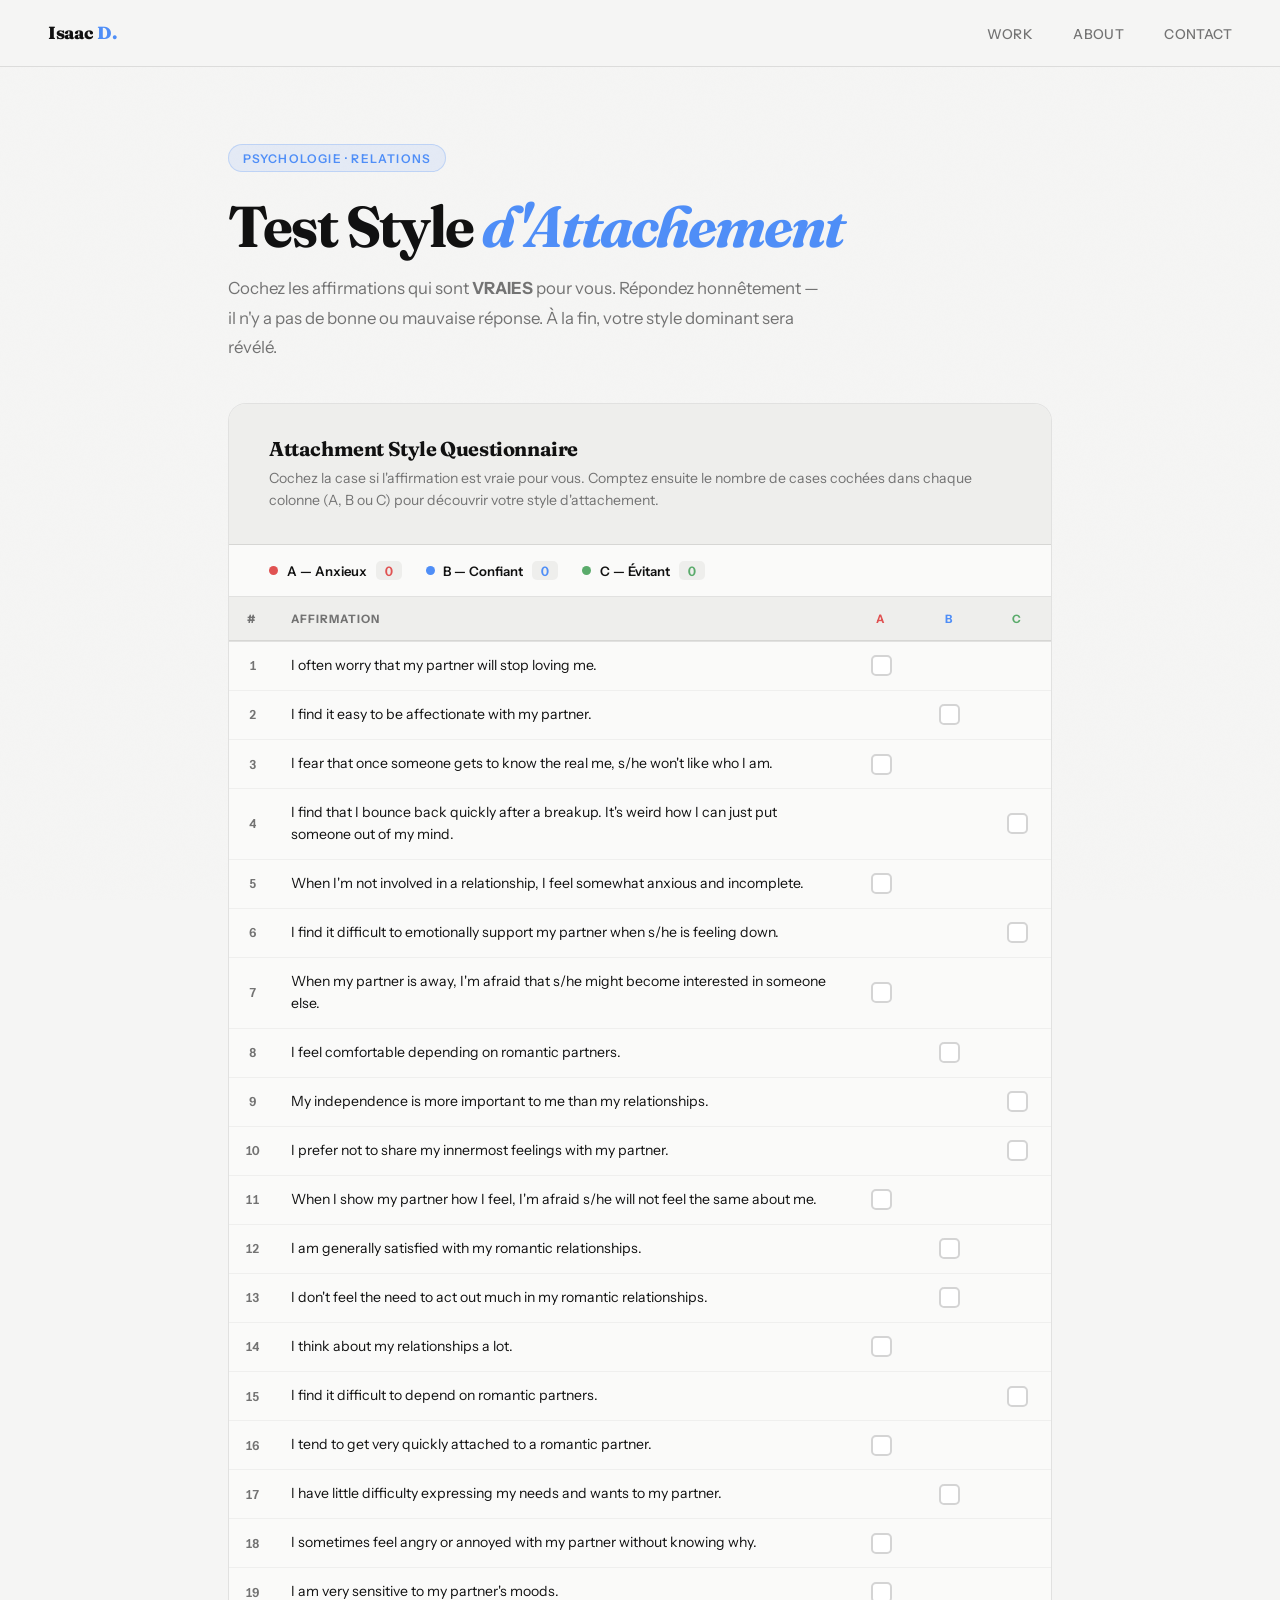
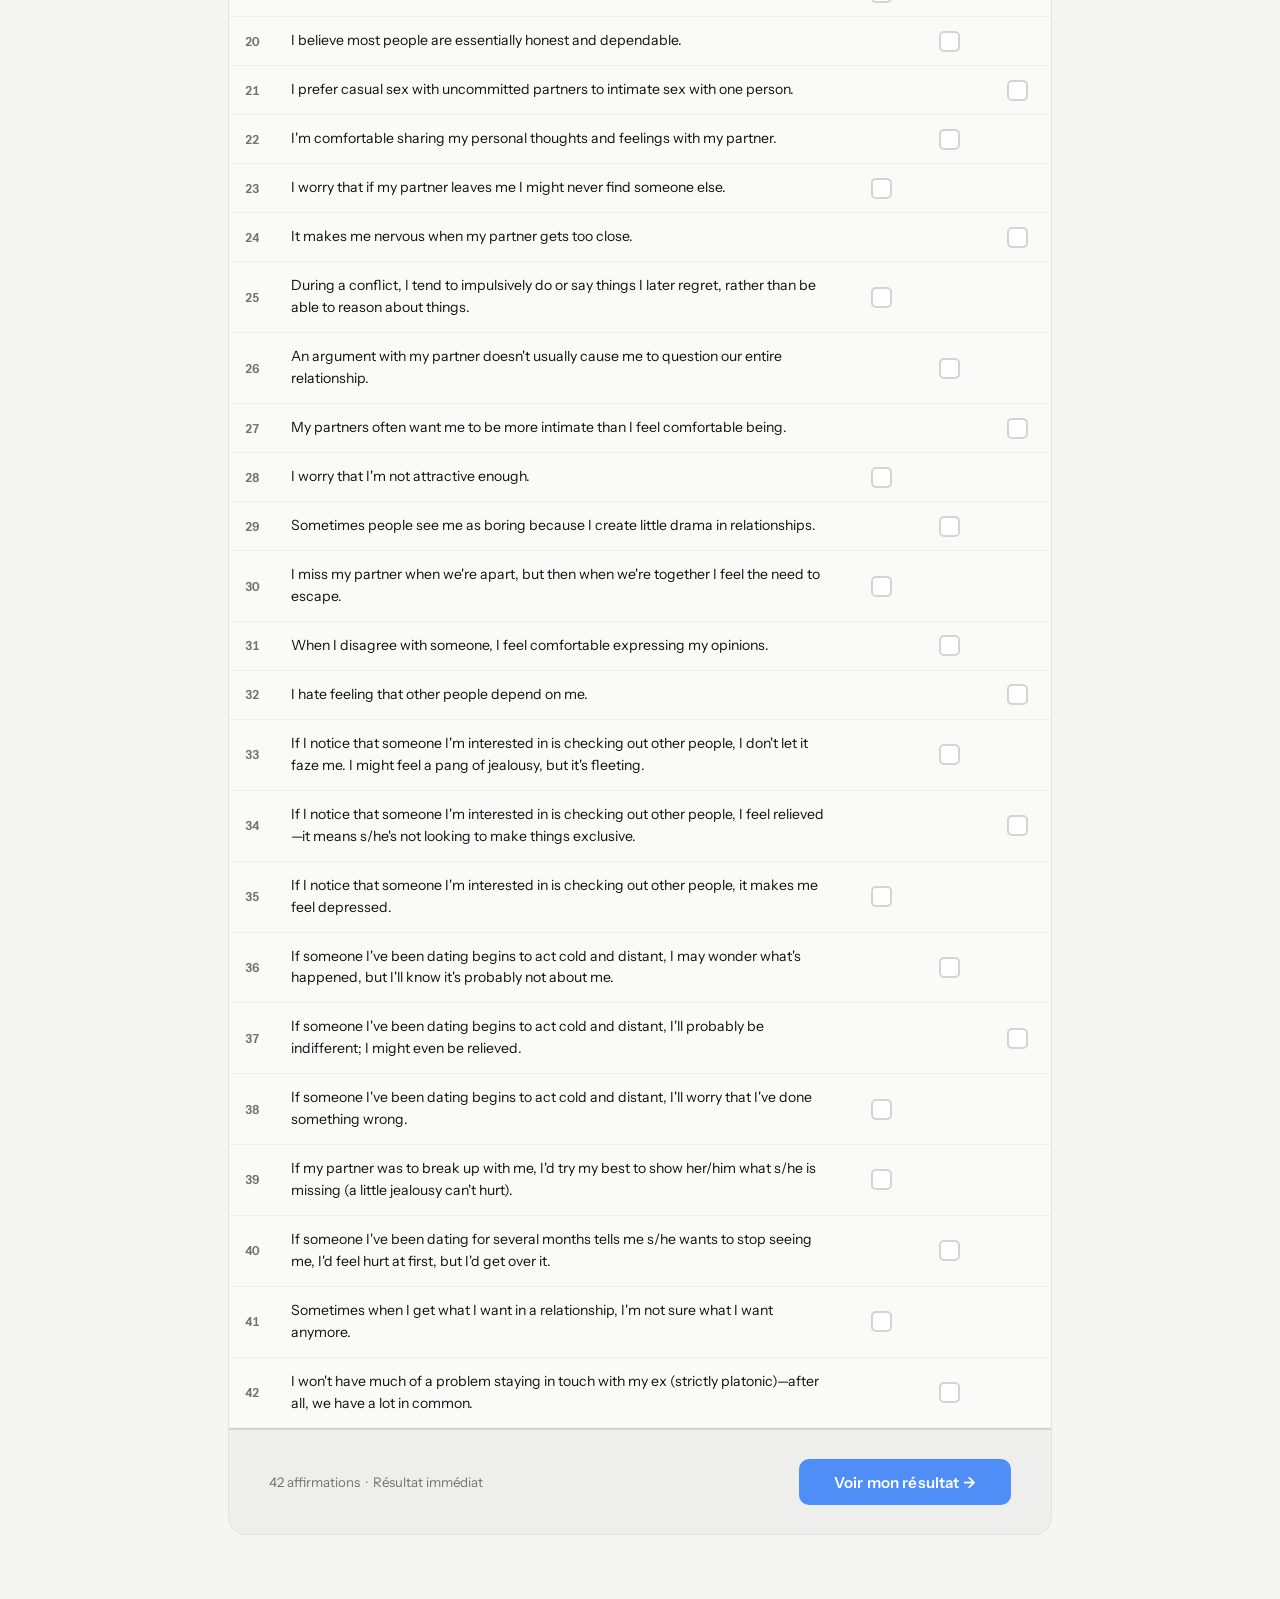
==== attachment-test.html @ c3a6b808 "update" ====
<!DOCTYPE html>
<html lang="fr">
<head>
  <meta charset="UTF-8"/>
  <meta name="viewport" content="width=device-width, initial-scale=1.0"/>
  <title>Test Style d'Attachement</title>
  <link href="https://fonts.googleapis.com/css2?family=Instrument+Sans:ital,wght@0,400;0,500;0,600;0,700;1,400&family=Fraunces:ital,opsz,wght@0,9..144,300;0,9..144,600;0,9..144,700;0,9..144,800;1,9..144,300&display=swap" rel="stylesheet"/>
  <style>
    :root {
      --bg:      #f5f5f4;
      --bg2:     #fafaf9;
      --bg3:     #eeeeec;
      --line:    rgba(0,0,0,.1);
      --accent:  #4f8ef7;
      --white:   #111111;
      --gray:    #737373;
      --gray2:   #d4d4d4;
      --col-a:   #e05252;
      --col-b:   #4f8ef7;
      --col-c:   #5aab6b;
    }

    *, *::before, *::after { box-sizing: border-box; margin: 0; padding: 0; }
    html { scroll-behavior: smooth; font-size: 16px; }
    body {
      font-family: 'Instrument Sans', sans-serif;
      background: var(--bg);
      color: var(--white);
      overflow-x: hidden;
    }

    body::before {
      content: '';
      position: fixed; inset: 0; z-index: 0; pointer-events: none;
      opacity: .012;
      background-image: url("data:image/svg+xml,%3Csvg viewBox='0 0 256 256' xmlns='http://www.w3.org/2000/svg'%3E%3Cfilter id='n'%3E%3CfeTurbulence type='fractalNoise' baseFrequency='0.9' numOctaves='4'/%3E%3C/filter%3E%3Crect width='100%25' height='100%25' filter='url(%23n)'/%3E%3C/svg%3E");
      background-size: 200px;
    }

    /* NAV */
    nav {
      position: fixed; top: 0; left: 0; right: 0; z-index: 100;
      display: flex; align-items: center; justify-content: space-between;
      padding: 1.4rem 3rem;
      background: rgba(245,245,244,.97);
      backdrop-filter: blur(18px);
      border-bottom: 1px solid var(--line);
    }
    .nav-logo {
      font-family: 'Fraunces', serif;
      font-size: 1.1rem; font-weight: 800;
      letter-spacing: -.02em; color: var(--white);
      text-decoration: none;
    }
    .nav-logo em { color: var(--accent); font-style: normal; }
    .nav-links { display: flex; gap: 2.5rem; list-style: none; }
    .nav-links a {
      font-size: .85rem; font-weight: 500; letter-spacing: .03em;
      text-decoration: none; color: var(--gray);
      text-transform: uppercase; transition: color .2s;
    }
    .nav-links a:hover { color: var(--white); }

    /* HERO */
    .hero {
      padding: 9rem 3rem 2.5rem;
      max-width: 920px; margin: 0 auto;
      position: relative; z-index: 1;
    }
    .hero-tag {
      display: inline-flex; align-items: center; gap: .5rem;
      font-size: .75rem; font-weight: 600; letter-spacing: .1em;
      text-transform: uppercase; color: var(--accent);
      background: rgba(79,142,247,.1); border: 1px solid rgba(79,142,247,.25);
      padding: .35rem .85rem; border-radius: 100px; margin-bottom: 1.5rem;
    }
    .hero h1 {
      font-family: 'Fraunces', serif;
      font-size: clamp(2.4rem, 5vw, 3.6rem);
      font-weight: 700; line-height: 1.08;
      letter-spacing: -.035em; margin-bottom: 1rem;
    }
    .hero h1 em { color: var(--accent); font-style: italic; }
    .hero p {
      font-size: 1.05rem; color: var(--gray);
      line-height: 1.75; max-width: 600px;
    }

    /* MAIN CARD */
    .questionnaire {
      max-width: 920px; margin: 0 auto 4rem;
      padding: 0 3rem;
      position: relative; z-index: 1;
    }
    .card {
      background: var(--bg2);
      border: 1px solid var(--line);
      border-radius: 18px;
      overflow: hidden;
    }
    .card-header {
      padding: 2rem 2.5rem;
      border-bottom: 1px solid var(--line);
      background: var(--bg3);
    }
    .card-header h2 {
      font-family: 'Fraunces', serif;
      font-size: 1.25rem; font-weight: 700;
      letter-spacing: -.02em; margin-bottom: .4rem;
    }
    .card-header p { font-size: .88rem; color: var(--gray); line-height: 1.6; }

    /* LIVE COUNTERS */
    .score-bar {
      display: flex; gap: 1.5rem;
      padding: 1rem 2.5rem;
      border-bottom: 1px solid var(--line);
      background: var(--bg2);
    }
    .score-pill {
      display: flex; align-items: center; gap: .55rem;
      font-size: .82rem; font-weight: 600;
    }
    .pill-dot { width: 9px; height: 9px; border-radius: 50%; }
    .score-pill.pa .pill-dot { background: var(--col-a); }
    .score-pill.pb .pill-dot { background: var(--col-b); }
    .score-pill.pc .pill-dot { background: var(--col-c); }
    .pill-num {
      min-width: 26px; text-align: center;
      background: var(--bg3); border-radius: 5px;
      padding: .1rem .45rem;
      font-variant-numeric: tabular-nums;
    }
    .score-pill.pa .pill-num { color: var(--col-a); }
    .score-pill.pb .pill-num { color: var(--col-b); }
    .score-pill.pc .pill-num { color: var(--col-c); }

    /* TABLE */
    .q-table { width: 100%; border-collapse: collapse; }
    .q-table thead th {
      padding: .9rem 1rem;
      font-size: .72rem; font-weight: 700;
      letter-spacing: .09em; text-transform: uppercase;
      color: var(--gray); background: var(--bg3);
      border-bottom: 2px solid var(--line);
      text-align: center;
    }
    .q-table thead th.col-stmt { text-align: left; }
    .q-table thead th.col-num  { width: 46px; }
    .q-table thead th.col-a    { width: 68px; color: var(--col-a); }
    .q-table thead th.col-b    { width: 68px; color: var(--col-b); }
    .q-table thead th.col-c    { width: 68px; color: var(--col-c); }

    .q-table tbody tr { border-bottom: 1px solid rgba(0,0,0,.045); transition: background .12s; }
    .q-table tbody tr:hover { background: rgba(0,0,0,.018); }
    .q-table tbody tr.row-a { background: rgba(224,82,82,.05); }
    .q-table tbody tr.row-b { background: rgba(79,142,247,.05); }
    .q-table tbody tr.row-c { background: rgba(90,171,107,.05); }

    .q-table td { padding: .82rem 1rem; font-size: .88rem; vertical-align: middle; }
    .q-table td.td-num {
      text-align: center; color: var(--gray);
      font-size: .78rem; font-weight: 600;
      font-variant-numeric: tabular-nums;
    }
    .q-table td.td-stmt { line-height: 1.55; }
    .q-table td.td-cb  { text-align: center; }

    /* CUSTOM CHECKBOX */
    .cb-wrap { display: flex; align-items: center; justify-content: center; }
    .cb-wrap input[type="checkbox"] {
      width: 21px; height: 21px;
      appearance: none; -webkit-appearance: none;
      border: 2px solid var(--gray2);
      border-radius: 5px;
      background: #fff;
      cursor: pointer;
      transition: border-color .15s, background .15s;
      position: relative;
    }
    .cb-a input[type="checkbox"]:hover { border-color: var(--col-a); }
    .cb-b input[type="checkbox"]:hover { border-color: var(--col-b); }
    .cb-c input[type="checkbox"]:hover { border-color: var(--col-c); }

    .cb-a input[type="checkbox"]:checked { background: var(--col-a); border-color: var(--col-a); }
    .cb-b input[type="checkbox"]:checked { background: var(--col-b); border-color: var(--col-b); }
    .cb-c input[type="checkbox"]:checked { background: var(--col-c); border-color: var(--col-c); }

    .cb-wrap input[type="checkbox"]:checked::after {
      content: '';
      position: absolute;
      top: 2px; left: 6px;
      width: 5px; height: 9px;
      border: 2px solid #fff;
      border-top: none; border-left: none;
      transform: rotate(45deg);
    }

    /* FOOTER OF CARD */
    .card-footer {
      padding: 1.8rem 2.5rem;
      display: flex; align-items: center; justify-content: space-between;
      border-top: 2px solid var(--line);
      background: var(--bg3);
      flex-wrap: wrap; gap: 1rem;
    }
    .footer-hint { font-size: .83rem; color: var(--gray); }
    .btn-submit {
      font-family: 'Instrument Sans', sans-serif;
      font-size: .95rem; font-weight: 600;
      padding: .85rem 2.2rem;
      background: var(--accent); color: #fff;
      border: none; border-radius: 10px;
      cursor: pointer; transition: all .2s;
      letter-spacing: .01em;
    }
    .btn-submit:hover { background: #3778e5; transform: translateY(-2px); box-shadow: 0 8px 24px rgba(79,142,247,.35); }

    /* RESULT SECTION */
    .result-wrap {
      max-width: 920px; margin: 0 auto 6rem;
      padding: 0 3rem;
      position: relative; z-index: 1;
      display: none;
    }
    .result-wrap.on { display: block; }

    .result-card {
      border: 1px solid var(--line);
      border-radius: 20px;
      overflow: hidden;
    }

    .result-top {
      padding: 3rem 3rem 2.5rem;
      text-align: center;
    }
    .result-top.anxious  { background: linear-gradient(150deg, rgba(224,82,82,.1), rgba(224,82,82,.02)); border-bottom: 1px solid rgba(224,82,82,.18); }
    .result-top.secure   { background: linear-gradient(150deg, rgba(79,142,247,.1), rgba(79,142,247,.02)); border-bottom: 1px solid rgba(79,142,247,.18); }
    .result-top.avoidant { background: linear-gradient(150deg, rgba(90,171,107,.1), rgba(90,171,107,.02)); border-bottom: 1px solid rgba(90,171,107,.18); }

    .rt-eyebrow {
      font-size: .7rem; font-weight: 700; letter-spacing: .15em;
      text-transform: uppercase; margin-bottom: .9rem;
    }
    .rt-eyebrow.anxious  { color: var(--col-a); }
    .rt-eyebrow.secure   { color: var(--col-b); }
    .rt-eyebrow.avoidant { color: var(--col-c); }

    .rt-name {
      font-family: 'Fraunces', serif;
      font-size: clamp(2rem, 5vw, 3rem);
      font-weight: 700; letter-spacing: -.03em;
      margin-bottom: .2rem;
    }
    .rt-name.anxious  { color: var(--col-a); }
    .rt-name.secure   { color: var(--col-b); }
    .rt-name.avoidant { color: var(--col-c); }

    .rt-sub { font-size: .95rem; color: var(--gray); margin-bottom: 2.2rem; }

    /* SCORE BARS */
    .score-visuals { display: flex; gap: 2.5rem; justify-content: center; flex-wrap: wrap; }
    .sv-item { text-align: center; min-width: 90px; }
    .sv-label {
      display: block; font-size: .7rem; font-weight: 700;
      letter-spacing: .1em; text-transform: uppercase;
      margin-bottom: .6rem;
    }
    .sv-item.sa .sv-label { color: var(--col-a); }
    .sv-item.sb .sv-label { color: var(--col-b); }
    .sv-item.sc .sv-label { color: var(--col-c); }

    .sv-track { width: 90px; height: 7px; background: var(--bg3); border-radius: 100px; overflow: hidden; margin: 0 auto .5rem; }
    .sv-fill { height: 100%; border-radius: 100px; transition: width .7s cubic-bezier(.22,1,.36,1); }
    .sv-item.sa .sv-fill { background: var(--col-a); }
    .sv-item.sb .sv-fill { background: var(--col-b); }
    .sv-item.sc .sv-fill { background: var(--col-c); }

    .sv-num { font-size: 1.3rem; font-weight: 700; font-variant-numeric: tabular-nums; }
    .sv-item.sa .sv-num { color: var(--col-a); }
    .sv-item.sb .sv-num { color: var(--col-b); }
    .sv-item.sc .sv-num { color: var(--col-c); }

    /* RESULT DESCRIPTION */
    .result-desc {
      padding: 2.5rem 3rem;
      background: var(--bg2);
    }
    .result-desc h3 {
      font-family: 'Fraunces', serif;
      font-size: 1.2rem; font-weight: 700;
      letter-spacing: -.02em; margin-bottom: 1.1rem;
    }
    .result-desc p {
      font-size: .92rem; color: var(--gray);
      line-height: 1.82; margin-bottom: .9rem;
    }
    .result-desc p:last-child { margin-bottom: 0; }

    .result-foot {
      padding: 1.4rem 3rem;
      background: var(--bg3);
      border-top: 1px solid var(--line);
      display: flex; align-items: center; justify-content: space-between;
      flex-wrap: wrap; gap: 1rem;
    }
    .result-foot cite { font-size: .78rem; color: var(--gray); font-style: normal; }
    .btn-retry {
      font-family: 'Instrument Sans', sans-serif;
      font-size: .85rem; font-weight: 600;
      padding: .65rem 1.5rem;
      background: transparent; color: var(--accent);
      border: 1.5px solid var(--accent); border-radius: 8px;
      cursor: pointer; transition: all .18s;
    }
    .btn-retry:hover { background: var(--accent); color: #fff; }

    @media (max-width: 680px) {
      nav { padding: 1rem 1.5rem; }
      .nav-links { display: none; }
      .hero, .questionnaire, .result-wrap { padding-left: 1.25rem; padding-right: 1.25rem; }
      .hero { padding-top: 5.5rem; }
      .card-header, .card-footer, .score-bar { padding-left: 1.25rem; padding-right: 1.25rem; }
      .result-top, .result-desc, .result-foot { padding-left: 1.5rem; padding-right: 1.5rem; }
      .q-table td, .q-table th { padding: .65rem .5rem; }
      .q-table thead th.col-a, .q-table thead th.col-b, .q-table thead th.col-c { width: 52px; font-size: .6rem; }
    }
  </style>
</head>
<body>

  <nav>
    <a href="index.html" class="nav-logo">Isaac <em>D.</em></a>
    <ul class="nav-links">
      <li><a href="index.html#work">Work</a></li>
      <li><a href="index.html#about">About</a></li>
      <li><a href="index.html#contact">Contact</a></li>
    </ul>
  </nav>

  <section class="hero">
    <span class="hero-tag">Psychologie · Relations</span>
    <h1>Test Style <em>d'Attachement</em></h1>
    <p>Cochez les affirmations qui sont <strong>VRAIES</strong> pour vous. Répondez honnêtement — il n'y a pas de bonne ou mauvaise réponse. À la fin, votre style dominant sera révélé.</p>
  </section>

  <section class="questionnaire">
    <div class="card">

      <div class="card-header">
        <h2>Attachment Style Questionnaire</h2>
        <p>Cochez la case si l'affirmation est vraie pour vous. Comptez ensuite le nombre de cases cochées dans chaque colonne (A, B ou C) pour découvrir votre style d'attachement.</p>
      </div>

      <div class="score-bar">
        <span class="score-pill pa">
          <span class="pill-dot"></span>A — Anxieux
          <span class="pill-num" id="cnt-a">0</span>
        </span>
        <span class="score-pill pb">
          <span class="pill-dot"></span>B — Confiant
          <span class="pill-num" id="cnt-b">0</span>
        </span>
        <span class="score-pill pc">
          <span class="pill-dot"></span>C — Évitant
          <span class="pill-num" id="cnt-c">0</span>
        </span>
      </div>

      <table class="q-table">
        <thead>
          <tr>
            <th class="col-num">#</th>
            <th class="col-stmt">Affirmation</th>
            <th class="col-a">A</th>
            <th class="col-b">B</th>
            <th class="col-c">C</th>
          </tr>
        </thead>
        <tbody id="tbody"></tbody>
      </table>

      <div class="card-footer">
        <p class="footer-hint">42 affirmations &nbsp;·&nbsp; Résultat immédiat</p>
        <button class="btn-submit" onclick="showResult()">Voir mon résultat →</button>
      </div>
    </div>
  </section>

  <section class="result-wrap" id="result-wrap">
    <div class="result-card">
      <div class="result-top" id="result-top">
        <div class="rt-eyebrow" id="rt-eyebrow">Style d'attachement</div>
        <div class="rt-name"   id="rt-name"></div>
        <div class="rt-sub"    id="rt-sub"></div>
        <div class="score-visuals">
          <div class="sv-item sa">
            <span class="sv-label">A — Anxieux</span>
            <div class="sv-track"><div class="sv-fill" id="bar-a" style="width:0%"></div></div>
            <span class="sv-num" id="num-a">0</span>
          </div>
          <div class="sv-item sb">
            <span class="sv-label">B — Confiant</span>
            <div class="sv-track"><div class="sv-fill" id="bar-b" style="width:0%"></div></div>
            <span class="sv-num" id="num-b">0</span>
          </div>
          <div class="sv-item sc">
            <span class="sv-label">C — Évitant</span>
            <div class="sv-track"><div class="sv-fill" id="bar-c" style="width:0%"></div></div>
            <span class="sv-num" id="num-c">0</span>
          </div>
        </div>
      </div>
      <div class="result-desc" id="result-desc">
        <h3 id="desc-title"></h3>
        <p  id="desc-p1"></p>
        <p  id="desc-p2"></p>
      </div>
      <div class="result-foot">
        <cite>*Adapté du questionnaire ECR-R de Fraley, Waller et Brennan (2000)</cite>
        <button class="btn-retry" onclick="resetTest()">↺ Recommencer</button>
      </div>
    </div>
  </section>

  <script>
    const QUESTIONS = [
      { n:1,  t:'a', s:"I often worry that my partner will stop loving me." },
      { n:2,  t:'b', s:"I find it easy to be affectionate with my partner." },
      { n:3,  t:'a', s:"I fear that once someone gets to know the real me, s/he won't like who I am." },
      { n:4,  t:'c', s:"I find that I bounce back quickly after a breakup. It's weird how I can just put someone out of my mind." },
      { n:5,  t:'a', s:"When I'm not involved in a relationship, I feel somewhat anxious and incomplete." },
      { n:6,  t:'c', s:"I find it difficult to emotionally support my partner when s/he is feeling down." },
      { n:7,  t:'a', s:"When my partner is away, I'm afraid that s/he might become interested in someone else." },
      { n:8,  t:'b', s:"I feel comfortable depending on romantic partners." },
      { n:9,  t:'c', s:"My independence is more important to me than my relationships." },
      { n:10, t:'c', s:"I prefer not to share my innermost feelings with my partner." },
      { n:11, t:'a', s:"When I show my partner how I feel, I'm afraid s/he will not feel the same about me." },
      { n:12, t:'b', s:"I am generally satisfied with my romantic relationships." },
      { n:13, t:'b', s:"I don't feel the need to act out much in my romantic relationships." },
      { n:14, t:'a', s:"I think about my relationships a lot." },
      { n:15, t:'c', s:"I find it difficult to depend on romantic partners." },
      { n:16, t:'a', s:"I tend to get very quickly attached to a romantic partner." },
      { n:17, t:'b', s:"I have little difficulty expressing my needs and wants to my partner." },
      { n:18, t:'a', s:"I sometimes feel angry or annoyed with my partner without knowing why." },
      { n:19, t:'a', s:"I am very sensitive to my partner's moods." },
      { n:20, t:'b', s:"I believe most people are essentially honest and dependable." },
      { n:21, t:'c', s:"I prefer casual sex with uncommitted partners to intimate sex with one person." },
      { n:22, t:'b', s:"I'm comfortable sharing my personal thoughts and feelings with my partner." },
      { n:23, t:'a', s:"I worry that if my partner leaves me I might never find someone else." },
      { n:24, t:'c', s:"It makes me nervous when my partner gets too close." },
      { n:25, t:'a', s:"During a conflict, I tend to impulsively do or say things I later regret, rather than be able to reason about things." },
      { n:26, t:'b', s:"An argument with my partner doesn't usually cause me to question our entire relationship." },
      { n:27, t:'c', s:"My partners often want me to be more intimate than I feel comfortable being." },
      { n:28, t:'a', s:"I worry that I'm not attractive enough." },
      { n:29, t:'b', s:"Sometimes people see me as boring because I create little drama in relationships." },
      { n:30, t:'a', s:"I miss my partner when we're apart, but then when we're together I feel the need to escape." },
      { n:31, t:'b', s:"When I disagree with someone, I feel comfortable expressing my opinions." },
      { n:32, t:'c', s:"I hate feeling that other people depend on me." },
      { n:33, t:'b', s:"If I notice that someone I'm interested in is checking out other people, I don't let it faze me. I might feel a pang of jealousy, but it's fleeting." },
      { n:34, t:'c', s:"If I notice that someone I'm interested in is checking out other people, I feel relieved—it means s/he's not looking to make things exclusive." },
      { n:35, t:'a', s:"If I notice that someone I'm interested in is checking out other people, it makes me feel depressed." },
      { n:36, t:'b', s:"If someone I've been dating begins to act cold and distant, I may wonder what's happened, but I'll know it's probably not about me." },
      { n:37, t:'c', s:"If someone I've been dating begins to act cold and distant, I'll probably be indifferent; I might even be relieved." },
      { n:38, t:'a', s:"If someone I've been dating begins to act cold and distant, I'll worry that I've done something wrong." },
      { n:39, t:'a', s:"If my partner was to break up with me, I'd try my best to show her/him what s/he is missing (a little jealousy can't hurt)." },
      { n:40, t:'b', s:"If someone I've been dating for several months tells me s/he wants to stop seeing me, I'd feel hurt at first, but I'd get over it." },
      { n:41, t:'a', s:"Sometimes when I get what I want in a relationship, I'm not sure what I want anymore." },
      { n:42, t:'b', s:"I won't have much of a problem staying in touch with my ex (strictly platonic)—after all, we have a lot in common." },
    ];

    const RESULTS = {
      a: {
        cls: 'anxious',
        name: 'Anxieux',
        sub: 'Anxious Attachment',
        title: 'Ce que signifie le style Anxieux',
        p1: 'Les personnes au style d\'attachement anxieux ont tendance à s\'inquiéter de la réciprocité dans leurs relations. Elles cherchent souvent la validation de leur partenaire et peuvent ressentir une insécurité persistante même dans des relations stables. Cette sensibilité émotionnelle peut se manifester par de la jalousie ou un besoin fort de réassurance — mais elle reflète aussi une grande capacité d\'amour et d\'engagement sincère.',
        p2: 'Avec une prise de conscience et un travail personnel (ou thérapeutique), les personnes anxieuses peuvent apprendre à réguler leur anxiété relationnelle et construire des liens plus épanouissants et sécurisants.'
      },
      b: {
        cls: 'secure',
        name: 'Confiant',
        sub: 'Secure Attachment',
        title: 'Ce que signifie le style Confiant',
        p1: 'Les personnes au style d\'attachement confiant (ou sécure) sont à l\'aise avec l\'intimité et l\'interdépendance. Elles font naturellement confiance à leurs partenaires, expriment leurs besoins clairement et gèrent les conflits de façon constructive. Ce style constitue la base la plus solide pour des relations romantiques épanouissantes.',
        p2: 'Les personnes sécures savent aimer pleinement sans perdre leur sens d\'elles-mêmes. Elles servent aussi souvent de "régulateur" sain dans leurs relations, offrant stabilité et sécurité à leurs partenaires.'
      },
      c: {
        cls: 'avoidant',
        name: 'Évitant',
        sub: 'Avoidant Attachment',
        title: 'Ce que signifie le style Évitant',
        p1: 'Les personnes au style d\'attachement évitant valorisent fortement leur indépendance et peuvent trouver difficile de laisser entrer les autres. Elles tendent à minimiser l\'importance émotionnelle des relations et peuvent se sentir étouffées lorsque leur partenaire cherche de la proximité ou de l\'engagement.',
        p2: 'Ce style est souvent une défense apprise face à des expériences passées où l\'expression des besoins n\'a pas été bien accueillie. Il est tout à fait possible de travailler vers plus d\'ouverture émotionnelle avec de la conscience et un soutien adapté.'
      }
    };

    function buildTable() {
      const tbody = document.getElementById('tbody');
      QUESTIONS.forEach(q => {
        const tr = document.createElement('tr');
        tr.id = `r${q.n}`;
        const mkCb = type =>
          q.t === type
            ? `<div class="cb-wrap cb-${type}"><input type="checkbox" data-t="${type}" onchange="tick(this)"></div>`
            : '';
        tr.innerHTML = `
          <td class="td-num">${q.n}</td>
          <td class="td-stmt">${q.s}</td>
          <td class="td-cb">${mkCb('a')}</td>
          <td class="td-cb">${mkCb('b')}</td>
          <td class="td-cb">${mkCb('c')}</td>`;
        tbody.appendChild(tr);
      });
    }

    function tick(cb) {
      const row = cb.closest('tr');
      if (cb.checked) {
        row.className = `row-${cb.dataset.t}`;
      } else {
        row.className = '';
      }
      recount();
    }

    function recount() {
      let a=0, b=0, c=0;
      document.querySelectorAll('input[type=checkbox]:checked').forEach(cb => {
        if (cb.dataset.t==='a') a++;
        else if (cb.dataset.t==='b') b++;
        else c++;
      });
      document.getElementById('cnt-a').textContent = a;
      document.getElementById('cnt-b').textContent = b;
      document.getElementById('cnt-c').textContent = c;
    }

    function showResult() {
      let a=0, b=0, c=0;
      document.querySelectorAll('input[type=checkbox]:checked').forEach(cb => {
        if (cb.dataset.t==='a') a++;
        else if (cb.dataset.t==='b') b++;
        else c++;
      });

      let winner = 'b';
      if (a > b && a > c)       winner = 'a';
      else if (c > a && c > b)  winner = 'c';
      else if (b >= a && b >= c) winner = 'b';

      const r   = RESULTS[winner];
      const tot = Math.max(a + b + c, 1);

      document.getElementById('rt-eyebrow').className = `rt-eyebrow ${r.cls}`;
      document.getElementById('rt-name').className    = `rt-name ${r.cls}`;
      document.getElementById('rt-name').textContent  = r.name;
      document.getElementById('rt-sub').textContent   = r.sub;
      document.getElementById('result-top').className = `result-top ${r.cls}`;

      document.getElementById('num-a').textContent = a;
      document.getElementById('num-b').textContent = b;
      document.getElementById('num-c').textContent = c;

      setTimeout(() => {
        document.getElementById('bar-a').style.width = `${(a/tot)*100}%`;
        document.getElementById('bar-b').style.width = `${(b/tot)*100}%`;
        document.getElementById('bar-c').style.width = `${(c/tot)*100}%`;
      }, 120);

      document.getElementById('desc-title').textContent = r.title;
      document.getElementById('desc-p1').textContent    = r.p1;
      document.getElementById('desc-p2').textContent    = r.p2;

      const wrap = document.getElementById('result-wrap');
      wrap.classList.add('on');
      setTimeout(() => wrap.scrollIntoView({ behavior: 'smooth', block: 'start' }), 80);
    }

    function resetTest() {
      document.querySelectorAll('input[type=checkbox]').forEach(cb => {
        cb.checked = false;
        cb.closest('tr').className = '';
      });
      document.getElementById('cnt-a').textContent = '0';
      document.getElementById('cnt-b').textContent = '0';
      document.getElementById('cnt-c').textContent = '0';
      document.getElementById('result-wrap').classList.remove('on');
      window.scrollTo({ top: 0, behavior: 'smooth' });
    }

    buildTable();
  </script>
</body>
</html>
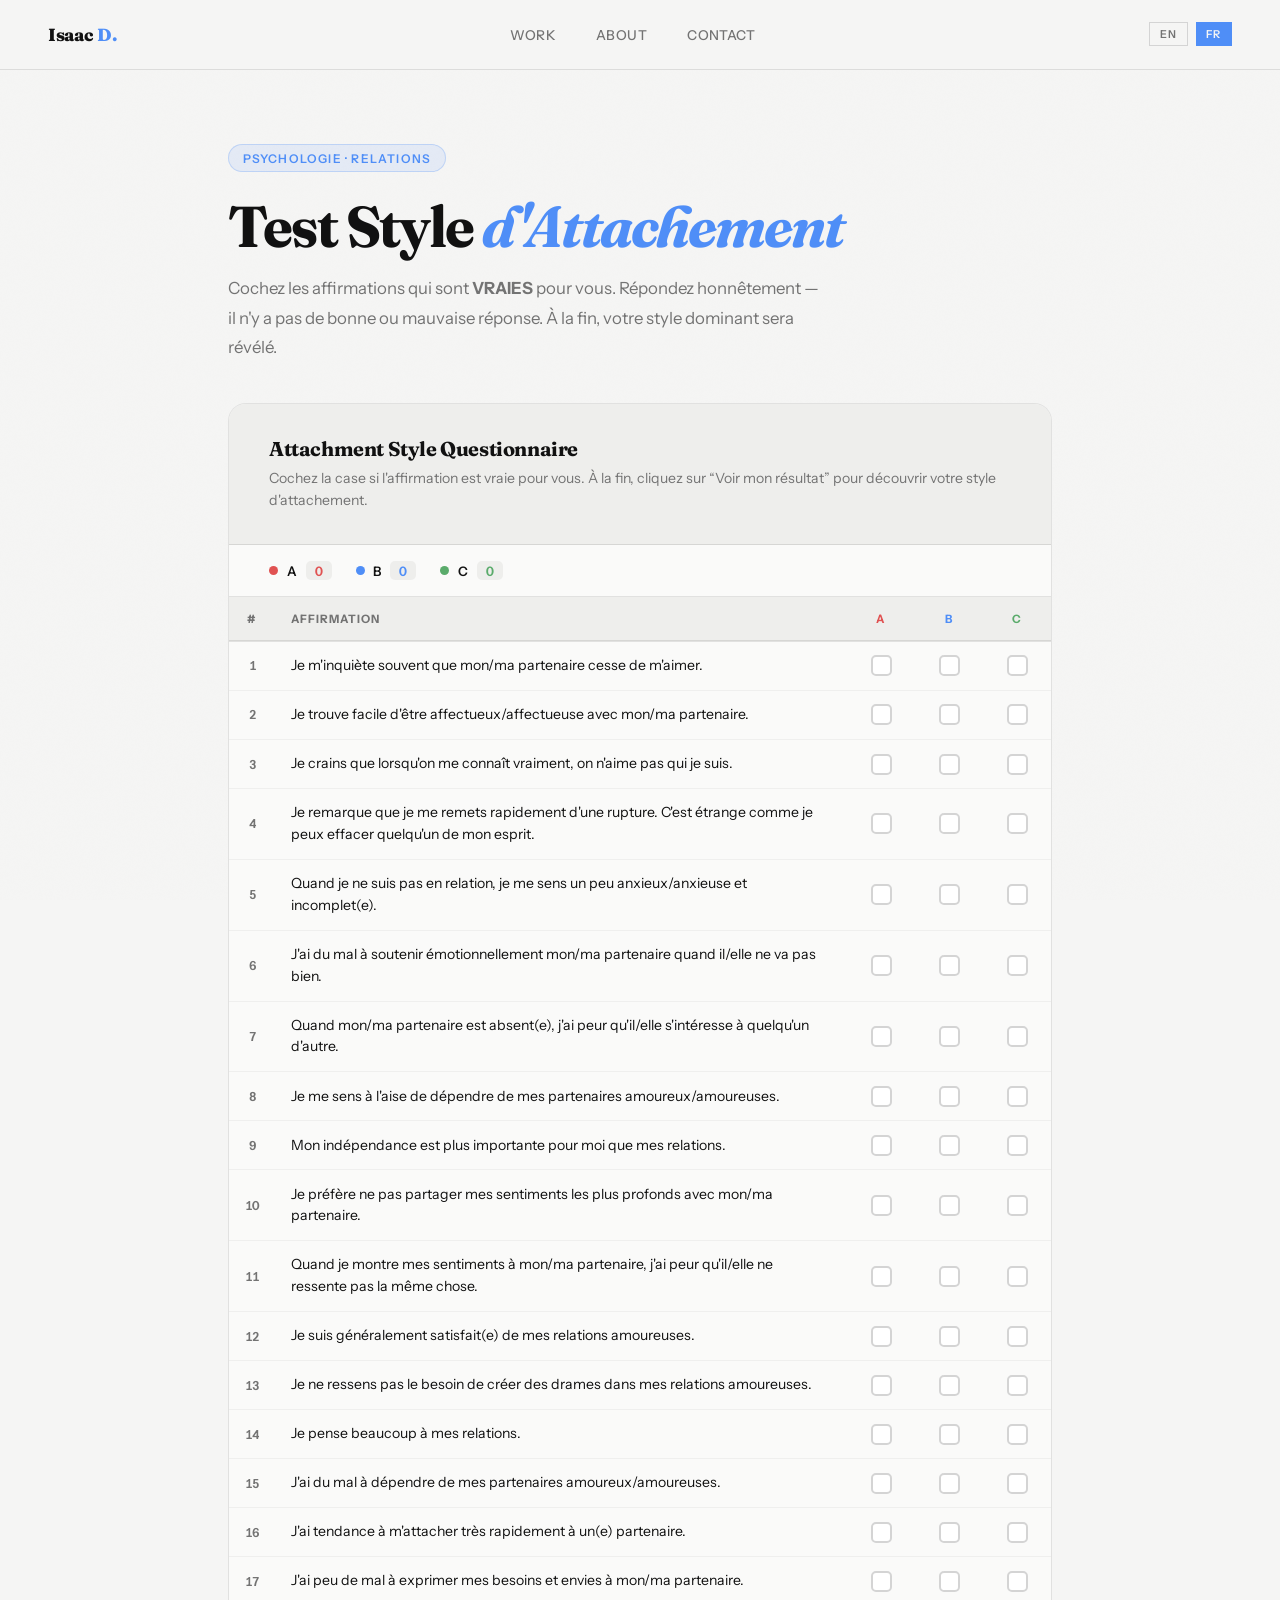
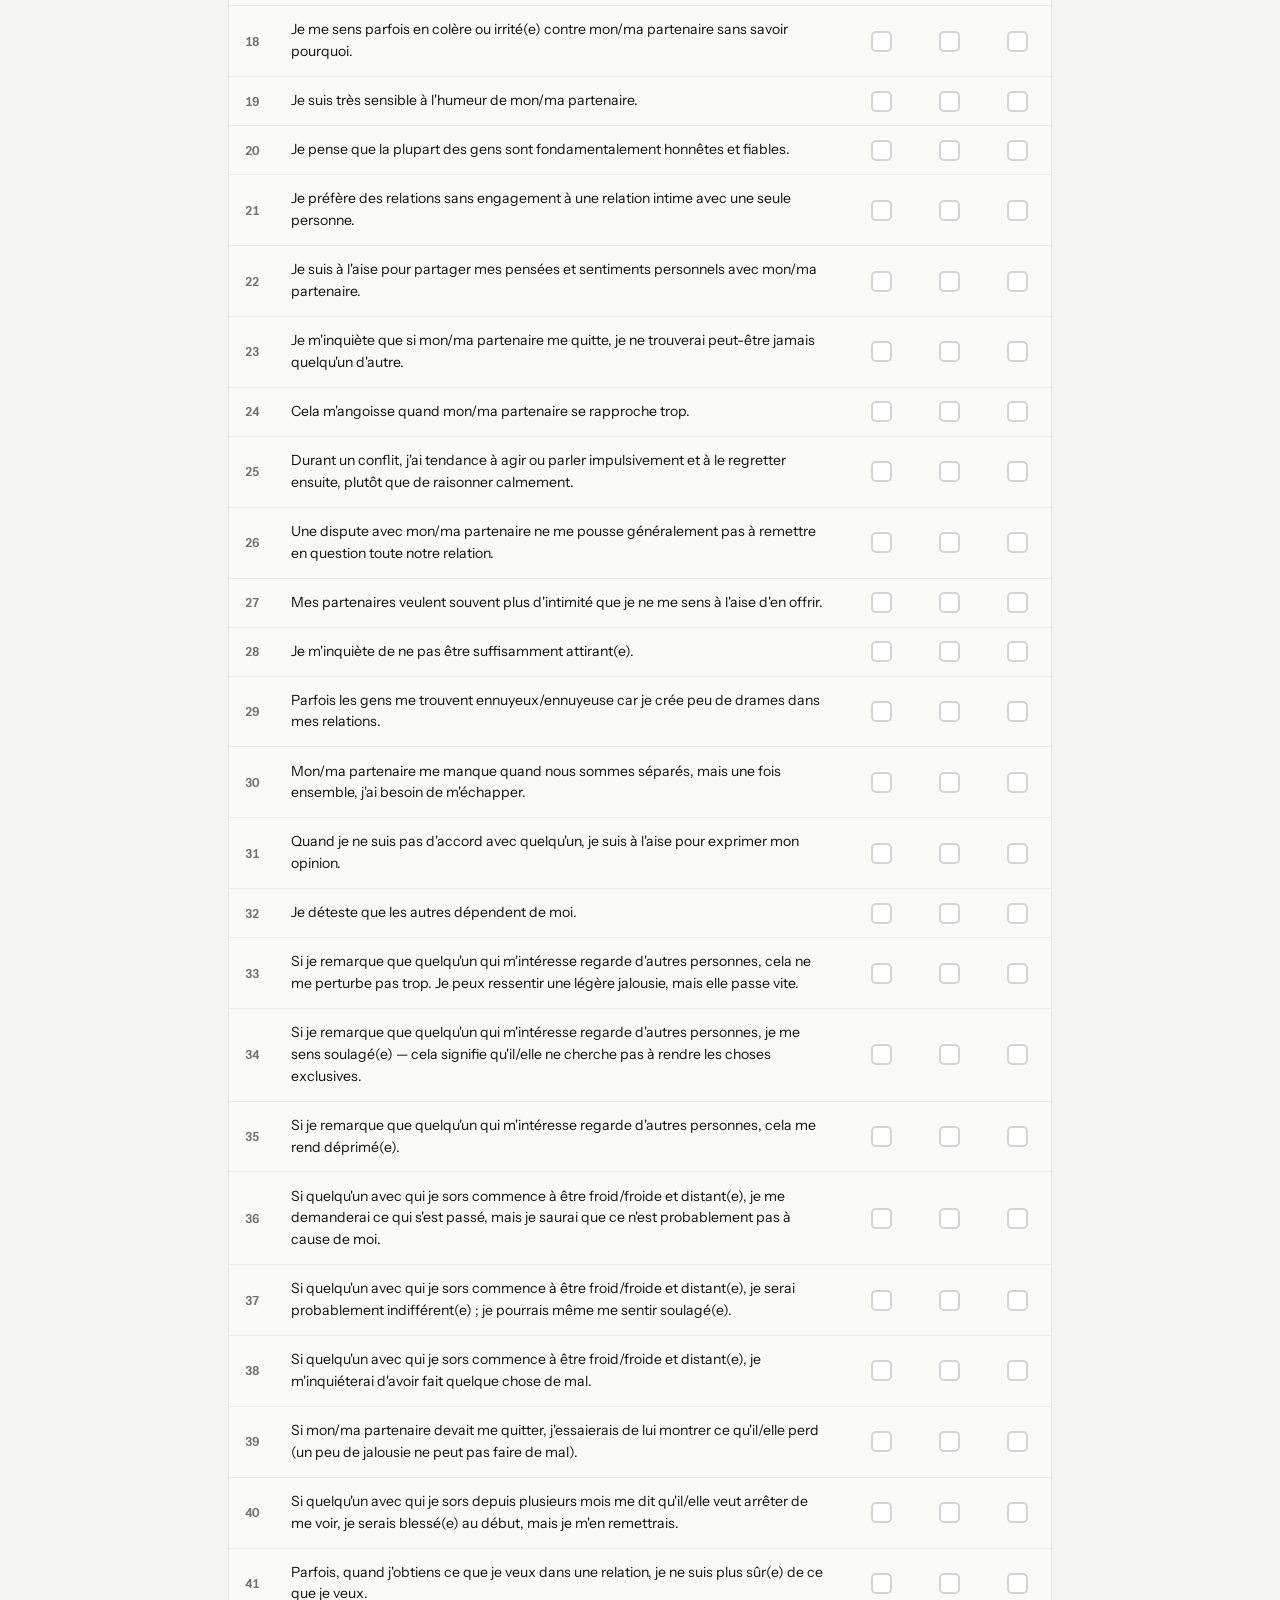
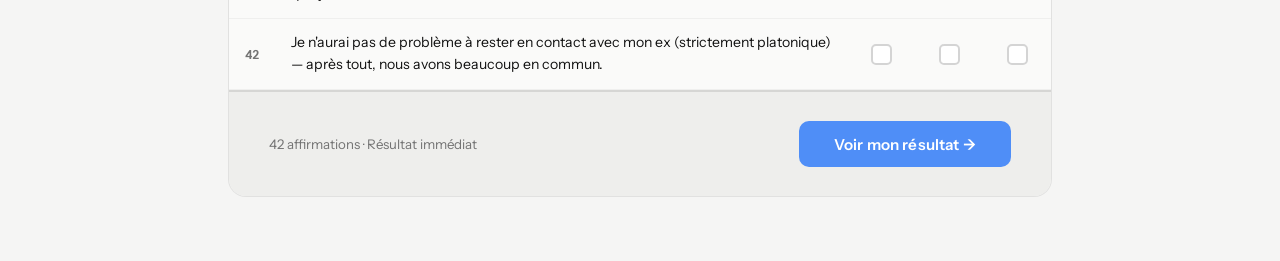
==== commit 243d0a94: "Update attachment-test.html" ====
--- a/attachment-test.html
+++ b/attachment-test.html
@@ -3,35 +3,30 @@
 <head>
   <meta charset="UTF-8"/>
   <meta name="viewport" content="width=device-width, initial-scale=1.0"/>
-  <title>Test Style d'Attachement</title>
+  <title>Test Style d'Attachement / Attachment Style Test</title>
   <link href="https://fonts.googleapis.com/css2?family=Instrument+Sans:ital,wght@0,400;0,500;0,600;0,700;1,400&family=Fraunces:ital,opsz,wght@0,9..144,300;0,9..144,600;0,9..144,700;0,9..144,800;1,9..144,300&display=swap" rel="stylesheet"/>
   <style>
     :root {
-      --bg:      #f5f5f4;
-      --bg2:     #fafaf9;
-      --bg3:     #eeeeec;
-      --line:    rgba(0,0,0,.1);
-      --accent:  #4f8ef7;
-      --white:   #111111;
-      --gray:    #737373;
-      --gray2:   #d4d4d4;
-      --col-a:   #e05252;
-      --col-b:   #4f8ef7;
-      --col-c:   #5aab6b;
-    }
-
+      --bg:    #f5f5f4;
+      --bg2:   #fafaf9;
+      --bg3:   #eeeeec;
+      --line:  rgba(0,0,0,.1);
+      --accent:#4f8ef7;
+      --white: #111111;
+      --gray:  #737373;
+      --gray2: #d4d4d4;
+      --col-a: #e05252;
+      --col-b: #4f8ef7;
+      --col-c: #5aab6b;
+    }
     *, *::before, *::after { box-sizing: border-box; margin: 0; padding: 0; }
     html { scroll-behavior: smooth; font-size: 16px; }
     body {
       font-family: 'Instrument Sans', sans-serif;
-      background: var(--bg);
-      color: var(--white);
-      overflow-x: hidden;
-    }
-
+      background: var(--bg); color: var(--white); overflow-x: hidden;
+    }
     body::before {
-      content: '';
-      position: fixed; inset: 0; z-index: 0; pointer-events: none;
+      content: ''; position: fixed; inset: 0; z-index: 0; pointer-events: none;
       opacity: .012;
       background-image: url("data:image/svg+xml,%3Csvg viewBox='0 0 256 256' xmlns='http://www.w3.org/2000/svg'%3E%3Cfilter id='n'%3E%3CfeTurbulence type='fractalNoise' baseFrequency='0.9' numOctaves='4'/%3E%3C/filter%3E%3Crect width='100%25' height='100%25' filter='url(%23n)'/%3E%3C/svg%3E");
       background-size: 200px;
@@ -47,10 +42,8 @@
       border-bottom: 1px solid var(--line);
     }
     .nav-logo {
-      font-family: 'Fraunces', serif;
-      font-size: 1.1rem; font-weight: 800;
-      letter-spacing: -.02em; color: var(--white);
-      text-decoration: none;
+      font-family: 'Fraunces', serif; font-size: 1.1rem; font-weight: 800;
+      letter-spacing: -.02em; color: var(--white); text-decoration: none;
     }
     .nav-logo em { color: var(--accent); font-style: normal; }
     .nav-links { display: flex; gap: 2.5rem; list-style: none; }
@@ -60,13 +53,18 @@
       text-transform: uppercase; transition: color .2s;
     }
     .nav-links a:hover { color: var(--white); }
+    .lang-toggle { display: flex; align-items: center; gap: .5rem; }
+    .lang-btn {
+      background: none; border: 1px solid var(--gray2);
+      color: var(--gray); padding: .25rem .6rem;
+      font-family: 'Instrument Sans', sans-serif; font-size: .68rem;
+      font-weight: 600; letter-spacing: .1em; text-transform: uppercase;
+      cursor: pointer; transition: all .2s;
+    }
+    .lang-btn.active { background: var(--accent); border-color: var(--accent); color: var(--bg); }
 
     /* HERO */
-    .hero {
-      padding: 9rem 3rem 2.5rem;
-      max-width: 920px; margin: 0 auto;
-      position: relative; z-index: 1;
-    }
+    .hero { padding: 9rem 3rem 2.5rem; max-width: 920px; margin: 0 auto; position: relative; z-index: 1; }
     .hero-tag {
       display: inline-flex; align-items: center; gap: .5rem;
       font-size: .75rem; font-weight: 600; letter-spacing: .1em;
@@ -77,60 +75,26 @@
     .hero h1 {
       font-family: 'Fraunces', serif;
       font-size: clamp(2.4rem, 5vw, 3.6rem);
-      font-weight: 700; line-height: 1.08;
-      letter-spacing: -.035em; margin-bottom: 1rem;
+      font-weight: 700; line-height: 1.08; letter-spacing: -.035em; margin-bottom: 1rem;
     }
     .hero h1 em { color: var(--accent); font-style: italic; }
-    .hero p {
-      font-size: 1.05rem; color: var(--gray);
-      line-height: 1.75; max-width: 600px;
-    }
-
-    /* MAIN CARD */
-    .questionnaire {
-      max-width: 920px; margin: 0 auto 4rem;
-      padding: 0 3rem;
-      position: relative; z-index: 1;
-    }
-    .card {
-      background: var(--bg2);
-      border: 1px solid var(--line);
-      border-radius: 18px;
-      overflow: hidden;
-    }
-    .card-header {
-      padding: 2rem 2.5rem;
-      border-bottom: 1px solid var(--line);
-      background: var(--bg3);
-    }
-    .card-header h2 {
-      font-family: 'Fraunces', serif;
-      font-size: 1.25rem; font-weight: 700;
-      letter-spacing: -.02em; margin-bottom: .4rem;
-    }
+    .hero p { font-size: 1.05rem; color: var(--gray); line-height: 1.75; max-width: 600px; }
+
+    /* CARD */
+    .questionnaire { max-width: 920px; margin: 0 auto 4rem; padding: 0 3rem; position: relative; z-index: 1; }
+    .card { background: var(--bg2); border: 1px solid var(--line); border-radius: 18px; overflow: hidden; }
+    .card-header { padding: 2rem 2.5rem; border-bottom: 1px solid var(--line); background: var(--bg3); }
+    .card-header h2 { font-family: 'Fraunces', serif; font-size: 1.25rem; font-weight: 700; letter-spacing: -.02em; margin-bottom: .4rem; }
     .card-header p { font-size: .88rem; color: var(--gray); line-height: 1.6; }
 
     /* LIVE COUNTERS */
-    .score-bar {
-      display: flex; gap: 1.5rem;
-      padding: 1rem 2.5rem;
-      border-bottom: 1px solid var(--line);
-      background: var(--bg2);
-    }
-    .score-pill {
-      display: flex; align-items: center; gap: .55rem;
-      font-size: .82rem; font-weight: 600;
-    }
+    .score-bar { display: flex; gap: 1.5rem; padding: 1rem 2.5rem; border-bottom: 1px solid var(--line); background: var(--bg2); }
+    .score-pill { display: flex; align-items: center; gap: .55rem; font-size: .82rem; font-weight: 600; }
     .pill-dot { width: 9px; height: 9px; border-radius: 50%; }
     .score-pill.pa .pill-dot { background: var(--col-a); }
     .score-pill.pb .pill-dot { background: var(--col-b); }
     .score-pill.pc .pill-dot { background: var(--col-c); }
-    .pill-num {
-      min-width: 26px; text-align: center;
-      background: var(--bg3); border-radius: 5px;
-      padding: .1rem .45rem;
-      font-variant-numeric: tabular-nums;
-    }
+    .pill-num { min-width: 26px; text-align: center; background: var(--bg3); border-radius: 5px; padding: .1rem .45rem; font-variant-numeric: tabular-nums; }
     .score-pill.pa .pill-num { color: var(--col-a); }
     .score-pill.pb .pill-num { color: var(--col-b); }
     .score-pill.pc .pill-num { color: var(--col-c); }
@@ -138,12 +102,9 @@
     /* TABLE */
     .q-table { width: 100%; border-collapse: collapse; }
     .q-table thead th {
-      padding: .9rem 1rem;
-      font-size: .72rem; font-weight: 700;
-      letter-spacing: .09em; text-transform: uppercase;
-      color: var(--gray); background: var(--bg3);
-      border-bottom: 2px solid var(--line);
-      text-align: center;
+      padding: .9rem 1rem; font-size: .72rem; font-weight: 700;
+      letter-spacing: .09em; text-transform: uppercase; color: var(--gray);
+      background: var(--bg3); border-bottom: 2px solid var(--line); text-align: center;
     }
     .q-table thead th.col-stmt { text-align: left; }
     .q-table thead th.col-num  { width: 46px; }
@@ -158,161 +119,94 @@
     .q-table tbody tr.row-c { background: rgba(90,171,107,.05); }
 
     .q-table td { padding: .82rem 1rem; font-size: .88rem; vertical-align: middle; }
-    .q-table td.td-num {
-      text-align: center; color: var(--gray);
-      font-size: .78rem; font-weight: 600;
-      font-variant-numeric: tabular-nums;
-    }
+    .q-table td.td-num { text-align: center; color: var(--gray); font-size: .78rem; font-weight: 600; font-variant-numeric: tabular-nums; }
     .q-table td.td-stmt { line-height: 1.55; }
     .q-table td.td-cb  { text-align: center; }
 
     /* CUSTOM CHECKBOX */
     .cb-wrap { display: flex; align-items: center; justify-content: center; }
     .cb-wrap input[type="checkbox"] {
-      width: 21px; height: 21px;
-      appearance: none; -webkit-appearance: none;
-      border: 2px solid var(--gray2);
-      border-radius: 5px;
-      background: #fff;
-      cursor: pointer;
-      transition: border-color .15s, background .15s;
-      position: relative;
+      width: 21px; height: 21px; appearance: none; -webkit-appearance: none;
+      border: 2px solid var(--gray2); border-radius: 5px; background: #fff;
+      cursor: pointer; transition: border-color .15s, background .15s; position: relative;
     }
     .cb-a input[type="checkbox"]:hover { border-color: var(--col-a); }
     .cb-b input[type="checkbox"]:hover { border-color: var(--col-b); }
     .cb-c input[type="checkbox"]:hover { border-color: var(--col-c); }
-
     .cb-a input[type="checkbox"]:checked { background: var(--col-a); border-color: var(--col-a); }
     .cb-b input[type="checkbox"]:checked { background: var(--col-b); border-color: var(--col-b); }
     .cb-c input[type="checkbox"]:checked { background: var(--col-c); border-color: var(--col-c); }
-
     .cb-wrap input[type="checkbox"]:checked::after {
-      content: '';
-      position: absolute;
-      top: 2px; left: 6px;
-      width: 5px; height: 9px;
-      border: 2px solid #fff;
-      border-top: none; border-left: none;
-      transform: rotate(45deg);
-    }
-
-    /* FOOTER OF CARD */
+      content: ''; position: absolute; top: 2px; left: 6px;
+      width: 5px; height: 9px; border: 2px solid #fff;
+      border-top: none; border-left: none; transform: rotate(45deg);
+    }
+
+    /* CARD FOOTER */
     .card-footer {
-      padding: 1.8rem 2.5rem;
-      display: flex; align-items: center; justify-content: space-between;
-      border-top: 2px solid var(--line);
-      background: var(--bg3);
-      flex-wrap: wrap; gap: 1rem;
+      padding: 1.8rem 2.5rem; display: flex; align-items: center; justify-content: space-between;
+      border-top: 2px solid var(--line); background: var(--bg3); flex-wrap: wrap; gap: 1rem;
     }
     .footer-hint { font-size: .83rem; color: var(--gray); }
     .btn-submit {
-      font-family: 'Instrument Sans', sans-serif;
-      font-size: .95rem; font-weight: 600;
-      padding: .85rem 2.2rem;
-      background: var(--accent); color: #fff;
-      border: none; border-radius: 10px;
-      cursor: pointer; transition: all .2s;
-      letter-spacing: .01em;
+      font-family: 'Instrument Sans', sans-serif; font-size: .95rem; font-weight: 600;
+      padding: .85rem 2.2rem; background: var(--accent); color: #fff;
+      border: none; border-radius: 10px; cursor: pointer; transition: all .2s; letter-spacing: .01em;
     }
     .btn-submit:hover { background: #3778e5; transform: translateY(-2px); box-shadow: 0 8px 24px rgba(79,142,247,.35); }
 
-    /* RESULT SECTION */
-    .result-wrap {
-      max-width: 920px; margin: 0 auto 6rem;
-      padding: 0 3rem;
-      position: relative; z-index: 1;
-      display: none;
-    }
+    /* RESULT */
+    .result-wrap { max-width: 920px; margin: 0 auto 6rem; padding: 0 3rem; position: relative; z-index: 1; display: none; }
     .result-wrap.on { display: block; }
-
-    .result-card {
-      border: 1px solid var(--line);
-      border-radius: 20px;
-      overflow: hidden;
-    }
-
-    .result-top {
-      padding: 3rem 3rem 2.5rem;
-      text-align: center;
-    }
+    .result-card { border: 1px solid var(--line); border-radius: 20px; overflow: hidden; }
+
+    .result-top { padding: 3rem 3rem 2.5rem; text-align: center; }
     .result-top.anxious  { background: linear-gradient(150deg, rgba(224,82,82,.1), rgba(224,82,82,.02)); border-bottom: 1px solid rgba(224,82,82,.18); }
     .result-top.secure   { background: linear-gradient(150deg, rgba(79,142,247,.1), rgba(79,142,247,.02)); border-bottom: 1px solid rgba(79,142,247,.18); }
     .result-top.avoidant { background: linear-gradient(150deg, rgba(90,171,107,.1), rgba(90,171,107,.02)); border-bottom: 1px solid rgba(90,171,107,.18); }
 
-    .rt-eyebrow {
-      font-size: .7rem; font-weight: 700; letter-spacing: .15em;
-      text-transform: uppercase; margin-bottom: .9rem;
-    }
+    .rt-eyebrow { font-size: .7rem; font-weight: 700; letter-spacing: .15em; text-transform: uppercase; margin-bottom: .9rem; }
     .rt-eyebrow.anxious  { color: var(--col-a); }
     .rt-eyebrow.secure   { color: var(--col-b); }
     .rt-eyebrow.avoidant { color: var(--col-c); }
 
-    .rt-name {
-      font-family: 'Fraunces', serif;
-      font-size: clamp(2rem, 5vw, 3rem);
-      font-weight: 700; letter-spacing: -.03em;
-      margin-bottom: .2rem;
-    }
+    .rt-name { font-family: 'Fraunces', serif; font-size: clamp(2rem, 5vw, 3rem); font-weight: 700; letter-spacing: -.03em; margin-bottom: .2rem; }
     .rt-name.anxious  { color: var(--col-a); }
     .rt-name.secure   { color: var(--col-b); }
     .rt-name.avoidant { color: var(--col-c); }
 
     .rt-sub { font-size: .95rem; color: var(--gray); margin-bottom: 2.2rem; }
 
-    /* SCORE BARS */
     .score-visuals { display: flex; gap: 2.5rem; justify-content: center; flex-wrap: wrap; }
     .sv-item { text-align: center; min-width: 90px; }
-    .sv-label {
-      display: block; font-size: .7rem; font-weight: 700;
-      letter-spacing: .1em; text-transform: uppercase;
-      margin-bottom: .6rem;
-    }
+    .sv-label { display: block; font-size: .7rem; font-weight: 700; letter-spacing: .1em; text-transform: uppercase; margin-bottom: .6rem; }
     .sv-item.sa .sv-label { color: var(--col-a); }
     .sv-item.sb .sv-label { color: var(--col-b); }
     .sv-item.sc .sv-label { color: var(--col-c); }
-
     .sv-track { width: 90px; height: 7px; background: var(--bg3); border-radius: 100px; overflow: hidden; margin: 0 auto .5rem; }
     .sv-fill { height: 100%; border-radius: 100px; transition: width .7s cubic-bezier(.22,1,.36,1); }
     .sv-item.sa .sv-fill { background: var(--col-a); }
     .sv-item.sb .sv-fill { background: var(--col-b); }
     .sv-item.sc .sv-fill { background: var(--col-c); }
-
     .sv-num { font-size: 1.3rem; font-weight: 700; font-variant-numeric: tabular-nums; }
     .sv-item.sa .sv-num { color: var(--col-a); }
     .sv-item.sb .sv-num { color: var(--col-b); }
     .sv-item.sc .sv-num { color: var(--col-c); }
 
-    /* RESULT DESCRIPTION */
-    .result-desc {
-      padding: 2.5rem 3rem;
-      background: var(--bg2);
-    }
-    .result-desc h3 {
-      font-family: 'Fraunces', serif;
-      font-size: 1.2rem; font-weight: 700;
-      letter-spacing: -.02em; margin-bottom: 1.1rem;
-    }
-    .result-desc p {
-      font-size: .92rem; color: var(--gray);
-      line-height: 1.82; margin-bottom: .9rem;
-    }
+    .result-desc { padding: 2.5rem 3rem; background: var(--bg2); }
+    .result-desc h3 { font-family: 'Fraunces', serif; font-size: 1.2rem; font-weight: 700; letter-spacing: -.02em; margin-bottom: 1.1rem; }
+    .result-desc p { font-size: .92rem; color: var(--gray); line-height: 1.82; margin-bottom: .9rem; }
     .result-desc p:last-child { margin-bottom: 0; }
 
     .result-foot {
-      padding: 1.4rem 3rem;
-      background: var(--bg3);
-      border-top: 1px solid var(--line);
-      display: flex; align-items: center; justify-content: space-between;
-      flex-wrap: wrap; gap: 1rem;
+      padding: 1.4rem 3rem; background: var(--bg3); border-top: 1px solid var(--line);
+      display: flex; align-items: center; justify-content: space-between; flex-wrap: wrap; gap: 1rem;
     }
     .result-foot cite { font-size: .78rem; color: var(--gray); font-style: normal; }
     .btn-retry {
-      font-family: 'Instrument Sans', sans-serif;
-      font-size: .85rem; font-weight: 600;
-      padding: .65rem 1.5rem;
-      background: transparent; color: var(--accent);
-      border: 1.5px solid var(--accent); border-radius: 8px;
-      cursor: pointer; transition: all .18s;
+      font-family: 'Instrument Sans', sans-serif; font-size: .85rem; font-weight: 600;
+      padding: .65rem 1.5rem; background: transparent; color: var(--accent);
+      border: 1.5px solid var(--accent); border-radius: 8px; cursor: pointer; transition: all .18s;
     }
     .btn-retry:hover { background: var(--accent); color: #fff; }
 
@@ -337,33 +231,43 @@
       <li><a href="index.html#about">About</a></li>
       <li><a href="index.html#contact">Contact</a></li>
     </ul>
+    <div class="lang-toggle">
+      <button class="lang-btn" onclick="setLang('en')">EN</button>
+      <button class="lang-btn active" onclick="setLang('fr')">FR</button>
+    </div>
   </nav>
 
   <section class="hero">
-    <span class="hero-tag">Psychologie · Relations</span>
-    <h1>Test Style <em>d'Attachement</em></h1>
-    <p>Cochez les affirmations qui sont <strong>VRAIES</strong> pour vous. Répondez honnêtement — il n'y a pas de bonne ou mauvaise réponse. À la fin, votre style dominant sera révélé.</p>
+    <span class="hero-tag" data-en="Psychology · Relationships" data-fr="Psychologie · Relations">Psychologie · Relations</span>
+    <h1 data-en="Attachment <em>Style Test</em>" data-fr="Test Style <em>d'Attachement</em>">Test Style <em>d'Attachement</em></h1>
+    <p data-en="Check the statements that are TRUE for you. Answer honestly — there are no right or wrong answers. At the end, your dominant style will be revealed." data-fr="Cochez les affirmations qui sont VRAIES pour vous. Répondez honnêtement — il n'y a pas de bonne ou mauvaise réponse. À la fin, votre style dominant sera révélé.">
+      Cochez les affirmations qui sont <strong>VRAIES</strong> pour vous. Répondez honnêtement — il n'y a pas de bonne ou mauvaise réponse. À la fin, votre style dominant sera révélé.
+    </p>
   </section>
 
   <section class="questionnaire">
     <div class="card">
-
       <div class="card-header">
         <h2>Attachment Style Questionnaire</h2>
-        <p>Cochez la case si l'affirmation est vraie pour vous. Comptez ensuite le nombre de cases cochées dans chaque colonne (A, B ou C) pour découvrir votre style d'attachement.</p>
+        <p data-en="Check the box if the statement is TRUE for you. At the end, click &ldquo;See my result&rdquo; to discover your attachment style." data-fr="Cochez la case si l'affirmation est vraie pour vous. À la fin, cliquez sur &ldquo;Voir mon résultat&rdquo; pour découvrir votre style d'attachement.">
+          Cochez la case si l'affirmation est vraie pour vous. À la fin, cliquez sur &ldquo;Voir mon résultat&rdquo; pour découvrir votre style d'attachement.
+        </p>
       </div>
 
       <div class="score-bar">
         <span class="score-pill pa">
-          <span class="pill-dot"></span>A — Anxieux
+          <span class="pill-dot"></span>
+          <span>A</span>
           <span class="pill-num" id="cnt-a">0</span>
         </span>
         <span class="score-pill pb">
-          <span class="pill-dot"></span>B — Confiant
+          <span class="pill-dot"></span>
+          <span>B</span>
           <span class="pill-num" id="cnt-b">0</span>
         </span>
         <span class="score-pill pc">
-          <span class="pill-dot"></span>C — Évitant
+          <span class="pill-dot"></span>
+          <span>C</span>
           <span class="pill-num" id="cnt-c">0</span>
         </span>
       </div>
@@ -372,7 +276,7 @@
         <thead>
           <tr>
             <th class="col-num">#</th>
-            <th class="col-stmt">Affirmation</th>
+            <th class="col-stmt" data-en="Statement" data-fr="Affirmation">Affirmation</th>
             <th class="col-a">A</th>
             <th class="col-b">B</th>
             <th class="col-c">C</th>
@@ -382,8 +286,8 @@
       </table>
 
       <div class="card-footer">
-        <p class="footer-hint">42 affirmations &nbsp;·&nbsp; Résultat immédiat</p>
-        <button class="btn-submit" onclick="showResult()">Voir mon résultat →</button>
+        <p class="footer-hint" data-en="42 statements · Instant result" data-fr="42 affirmations · Résultat immédiat">42 affirmations · Résultat immédiat</p>
+        <button class="btn-submit" id="btn-submit" onclick="showResult()">Voir mon résultat →</button>
       </div>
     </div>
   </section>
@@ -391,124 +295,147 @@
   <section class="result-wrap" id="result-wrap">
     <div class="result-card">
       <div class="result-top" id="result-top">
-        <div class="rt-eyebrow" id="rt-eyebrow">Style d'attachement</div>
-        <div class="rt-name"   id="rt-name"></div>
-        <div class="rt-sub"    id="rt-sub"></div>
+        <div class="rt-eyebrow" id="rt-eyebrow"></div>
+        <div class="rt-name"    id="rt-name"></div>
+        <div class="rt-sub"     id="rt-sub"></div>
         <div class="score-visuals">
           <div class="sv-item sa">
-            <span class="sv-label">A — Anxieux</span>
+            <span class="sv-label" data-en="A — Anxious" data-fr="A — Anxieux">A — Anxieux</span>
             <div class="sv-track"><div class="sv-fill" id="bar-a" style="width:0%"></div></div>
             <span class="sv-num" id="num-a">0</span>
           </div>
           <div class="sv-item sb">
-            <span class="sv-label">B — Confiant</span>
+            <span class="sv-label" data-en="B — Secure" data-fr="B — Confiant">B — Confiant</span>
             <div class="sv-track"><div class="sv-fill" id="bar-b" style="width:0%"></div></div>
             <span class="sv-num" id="num-b">0</span>
           </div>
           <div class="sv-item sc">
-            <span class="sv-label">C — Évitant</span>
+            <span class="sv-label" data-en="C — Avoidant" data-fr="C — Évitant">C — Évitant</span>
             <div class="sv-track"><div class="sv-fill" id="bar-c" style="width:0%"></div></div>
             <span class="sv-num" id="num-c">0</span>
           </div>
         </div>
       </div>
-      <div class="result-desc" id="result-desc">
+      <div class="result-desc">
         <h3 id="desc-title"></h3>
         <p  id="desc-p1"></p>
         <p  id="desc-p2"></p>
       </div>
       <div class="result-foot">
-        <cite>*Adapté du questionnaire ECR-R de Fraley, Waller et Brennan (2000)</cite>
-        <button class="btn-retry" onclick="resetTest()">↺ Recommencer</button>
+        <cite data-en="*Adapted from Fraley, Waller &amp; Brennan's (2000) ECR-R Questionnaire" data-fr="*Adapté du questionnaire ECR-R de Fraley, Waller et Brennan (2000)">
+          *Adapté du questionnaire ECR-R de Fraley, Waller et Brennan (2000)
+        </cite>
+        <button class="btn-retry" id="btn-retry" onclick="resetTest()">↺ Recommencer</button>
       </div>
     </div>
   </section>
 
   <script>
+    let LANG = 'fr';
+
     const QUESTIONS = [
-      { n:1,  t:'a', s:"I often worry that my partner will stop loving me." },
-      { n:2,  t:'b', s:"I find it easy to be affectionate with my partner." },
-      { n:3,  t:'a', s:"I fear that once someone gets to know the real me, s/he won't like who I am." },
-      { n:4,  t:'c', s:"I find that I bounce back quickly after a breakup. It's weird how I can just put someone out of my mind." },
-      { n:5,  t:'a', s:"When I'm not involved in a relationship, I feel somewhat anxious and incomplete." },
-      { n:6,  t:'c', s:"I find it difficult to emotionally support my partner when s/he is feeling down." },
-      { n:7,  t:'a', s:"When my partner is away, I'm afraid that s/he might become interested in someone else." },
-      { n:8,  t:'b', s:"I feel comfortable depending on romantic partners." },
-      { n:9,  t:'c', s:"My independence is more important to me than my relationships." },
-      { n:10, t:'c', s:"I prefer not to share my innermost feelings with my partner." },
-      { n:11, t:'a', s:"When I show my partner how I feel, I'm afraid s/he will not feel the same about me." },
-      { n:12, t:'b', s:"I am generally satisfied with my romantic relationships." },
-      { n:13, t:'b', s:"I don't feel the need to act out much in my romantic relationships." },
-      { n:14, t:'a', s:"I think about my relationships a lot." },
-      { n:15, t:'c', s:"I find it difficult to depend on romantic partners." },
-      { n:16, t:'a', s:"I tend to get very quickly attached to a romantic partner." },
-      { n:17, t:'b', s:"I have little difficulty expressing my needs and wants to my partner." },
-      { n:18, t:'a', s:"I sometimes feel angry or annoyed with my partner without knowing why." },
-      { n:19, t:'a', s:"I am very sensitive to my partner's moods." },
-      { n:20, t:'b', s:"I believe most people are essentially honest and dependable." },
-      { n:21, t:'c', s:"I prefer casual sex with uncommitted partners to intimate sex with one person." },
-      { n:22, t:'b', s:"I'm comfortable sharing my personal thoughts and feelings with my partner." },
-      { n:23, t:'a', s:"I worry that if my partner leaves me I might never find someone else." },
-      { n:24, t:'c', s:"It makes me nervous when my partner gets too close." },
-      { n:25, t:'a', s:"During a conflict, I tend to impulsively do or say things I later regret, rather than be able to reason about things." },
-      { n:26, t:'b', s:"An argument with my partner doesn't usually cause me to question our entire relationship." },
-      { n:27, t:'c', s:"My partners often want me to be more intimate than I feel comfortable being." },
-      { n:28, t:'a', s:"I worry that I'm not attractive enough." },
-      { n:29, t:'b', s:"Sometimes people see me as boring because I create little drama in relationships." },
-      { n:30, t:'a', s:"I miss my partner when we're apart, but then when we're together I feel the need to escape." },
-      { n:31, t:'b', s:"When I disagree with someone, I feel comfortable expressing my opinions." },
-      { n:32, t:'c', s:"I hate feeling that other people depend on me." },
-      { n:33, t:'b', s:"If I notice that someone I'm interested in is checking out other people, I don't let it faze me. I might feel a pang of jealousy, but it's fleeting." },
-      { n:34, t:'c', s:"If I notice that someone I'm interested in is checking out other people, I feel relieved—it means s/he's not looking to make things exclusive." },
-      { n:35, t:'a', s:"If I notice that someone I'm interested in is checking out other people, it makes me feel depressed." },
-      { n:36, t:'b', s:"If someone I've been dating begins to act cold and distant, I may wonder what's happened, but I'll know it's probably not about me." },
-      { n:37, t:'c', s:"If someone I've been dating begins to act cold and distant, I'll probably be indifferent; I might even be relieved." },
-      { n:38, t:'a', s:"If someone I've been dating begins to act cold and distant, I'll worry that I've done something wrong." },
-      { n:39, t:'a', s:"If my partner was to break up with me, I'd try my best to show her/him what s/he is missing (a little jealousy can't hurt)." },
-      { n:40, t:'b', s:"If someone I've been dating for several months tells me s/he wants to stop seeing me, I'd feel hurt at first, but I'd get over it." },
-      { n:41, t:'a', s:"Sometimes when I get what I want in a relationship, I'm not sure what I want anymore." },
-      { n:42, t:'b', s:"I won't have much of a problem staying in touch with my ex (strictly platonic)—after all, we have a lot in common." },
+      { n:1,  t:'a', en:"I often worry that my partner will stop loving me.", fr:"Je m'inquiète souvent que mon/ma partenaire cesse de m'aimer." },
+      { n:2,  t:'b', en:"I find it easy to be affectionate with my partner.", fr:"Je trouve facile d'être affectueux/affectueuse avec mon/ma partenaire." },
+      { n:3,  t:'a', en:"I fear that once someone gets to know the real me, s/he won't like who I am.", fr:"Je crains que lorsqu'on me connaît vraiment, on n'aime pas qui je suis." },
+      { n:4,  t:'c', en:"I find that I bounce back quickly after a breakup. It's weird how I can just put someone out of my mind.", fr:"Je remarque que je me remets rapidement d'une rupture. C'est étrange comme je peux effacer quelqu'un de mon esprit." },
+      { n:5,  t:'a', en:"When I'm not involved in a relationship, I feel somewhat anxious and incomplete.", fr:"Quand je ne suis pas en relation, je me sens un peu anxieux/anxieuse et incomplet(e)." },
+      { n:6,  t:'c', en:"I find it difficult to emotionally support my partner when s/he is feeling down.", fr:"J'ai du mal à soutenir émotionnellement mon/ma partenaire quand il/elle ne va pas bien." },
+      { n:7,  t:'a', en:"When my partner is away, I'm afraid that s/he might become interested in someone else.", fr:"Quand mon/ma partenaire est absent(e), j'ai peur qu'il/elle s'intéresse à quelqu'un d'autre." },
+      { n:8,  t:'b', en:"I feel comfortable depending on romantic partners.", fr:"Je me sens à l'aise de dépendre de mes partenaires amoureux/amoureuses." },
+      { n:9,  t:'c', en:"My independence is more important to me than my relationships.", fr:"Mon indépendance est plus importante pour moi que mes relations." },
+      { n:10, t:'c', en:"I prefer not to share my innermost feelings with my partner.", fr:"Je préfère ne pas partager mes sentiments les plus profonds avec mon/ma partenaire." },
+      { n:11, t:'a', en:"When I show my partner how I feel, I'm afraid s/he will not feel the same about me.", fr:"Quand je montre mes sentiments à mon/ma partenaire, j'ai peur qu'il/elle ne ressente pas la même chose." },
+      { n:12, t:'b', en:"I am generally satisfied with my romantic relationships.", fr:"Je suis généralement satisfait(e) de mes relations amoureuses." },
+      { n:13, t:'b', en:"I don't feel the need to act out much in my romantic relationships.", fr:"Je ne ressens pas le besoin de créer des drames dans mes relations amoureuses." },
+      { n:14, t:'a', en:"I think about my relationships a lot.", fr:"Je pense beaucoup à mes relations." },
+      { n:15, t:'c', en:"I find it difficult to depend on romantic partners.", fr:"J'ai du mal à dépendre de mes partenaires amoureux/amoureuses." },
+      { n:16, t:'a', en:"I tend to get very quickly attached to a romantic partner.", fr:"J'ai tendance à m'attacher très rapidement à un(e) partenaire." },
+      { n:17, t:'b', en:"I have little difficulty expressing my needs and wants to my partner.", fr:"J'ai peu de mal à exprimer mes besoins et envies à mon/ma partenaire." },
+      { n:18, t:'a', en:"I sometimes feel angry or annoyed with my partner without knowing why.", fr:"Je me sens parfois en colère ou irrité(e) contre mon/ma partenaire sans savoir pourquoi." },
+      { n:19, t:'a', en:"I am very sensitive to my partner's moods.", fr:"Je suis très sensible à l'humeur de mon/ma partenaire." },
+      { n:20, t:'b', en:"I believe most people are essentially honest and dependable.", fr:"Je pense que la plupart des gens sont fondamentalement honnêtes et fiables." },
+      { n:21, t:'c', en:"I prefer casual sex with uncommitted partners to intimate sex with one person.", fr:"Je préfère des relations sans engagement à une relation intime avec une seule personne." },
+      { n:22, t:'b', en:"I'm comfortable sharing my personal thoughts and feelings with my partner.", fr:"Je suis à l'aise pour partager mes pensées et sentiments personnels avec mon/ma partenaire." },
+      { n:23, t:'a', en:"I worry that if my partner leaves me I might never find someone else.", fr:"Je m'inquiète que si mon/ma partenaire me quitte, je ne trouverai peut-être jamais quelqu'un d'autre." },
+      { n:24, t:'c', en:"It makes me nervous when my partner gets too close.", fr:"Cela m'angoisse quand mon/ma partenaire se rapproche trop." },
+      { n:25, t:'a', en:"During a conflict, I tend to impulsively do or say things I later regret, rather than be able to reason about things.", fr:"Durant un conflit, j'ai tendance à agir ou parler impulsivement et à le regretter ensuite, plutôt que de raisonner calmement." },
+      { n:26, t:'b', en:"An argument with my partner doesn't usually cause me to question our entire relationship.", fr:"Une dispute avec mon/ma partenaire ne me pousse généralement pas à remettre en question toute notre relation." },
+      { n:27, t:'c', en:"My partners often want me to be more intimate than I feel comfortable being.", fr:"Mes partenaires veulent souvent plus d'intimité que je ne me sens à l'aise d'en offrir." },
+      { n:28, t:'a', en:"I worry that I'm not attractive enough.", fr:"Je m'inquiète de ne pas être suffisamment attirant(e)." },
+      { n:29, t:'b', en:"Sometimes people see me as boring because I create little drama in relationships.", fr:"Parfois les gens me trouvent ennuyeux/ennuyeuse car je crée peu de drames dans mes relations." },
+      { n:30, t:'a', en:"I miss my partner when we're apart, but then when we're together I feel the need to escape.", fr:"Mon/ma partenaire me manque quand nous sommes séparés, mais une fois ensemble, j'ai besoin de m'échapper." },
+      { n:31, t:'b', en:"When I disagree with someone, I feel comfortable expressing my opinions.", fr:"Quand je ne suis pas d'accord avec quelqu'un, je suis à l'aise pour exprimer mon opinion." },
+      { n:32, t:'c', en:"I hate feeling that other people depend on me.", fr:"Je déteste que les autres dépendent de moi." },
+      { n:33, t:'b', en:"If I notice that someone I'm interested in is checking out other people, I don't let it faze me. I might feel a pang of jealousy, but it's fleeting.", fr:"Si je remarque que quelqu'un qui m'intéresse regarde d'autres personnes, cela ne me perturbe pas trop. Je peux ressentir une légère jalousie, mais elle passe vite." },
+      { n:34, t:'c', en:"If I notice that someone I'm interested in is checking out other people, I feel relieved—it means s/he's not looking to make things exclusive.", fr:"Si je remarque que quelqu'un qui m'intéresse regarde d'autres personnes, je me sens soulagé(e) — cela signifie qu'il/elle ne cherche pas à rendre les choses exclusives." },
+      { n:35, t:'a', en:"If I notice that someone I'm interested in is checking out other people, it makes me feel depressed.", fr:"Si je remarque que quelqu'un qui m'intéresse regarde d'autres personnes, cela me rend déprimé(e)." },
+      { n:36, t:'b', en:"If someone I've been dating begins to act cold and distant, I may wonder what's happened, but I'll know it's probably not about me.", fr:"Si quelqu'un avec qui je sors commence à être froid/froide et distant(e), je me demanderai ce qui s'est passé, mais je saurai que ce n'est probablement pas à cause de moi." },
+      { n:37, t:'c', en:"If someone I've been dating begins to act cold and distant, I'll probably be indifferent; I might even be relieved.", fr:"Si quelqu'un avec qui je sors commence à être froid/froide et distant(e), je serai probablement indifférent(e) ; je pourrais même me sentir soulagé(e)." },
+      { n:38, t:'a', en:"If someone I've been dating begins to act cold and distant, I'll worry that I've done something wrong.", fr:"Si quelqu'un avec qui je sors commence à être froid/froide et distant(e), je m'inquiéterai d'avoir fait quelque chose de mal." },
+      { n:39, t:'a', en:"If my partner was to break up with me, I'd try my best to show her/him what s/he is missing (a little jealousy can't hurt).", fr:"Si mon/ma partenaire devait me quitter, j'essaierais de lui montrer ce qu'il/elle perd (un peu de jalousie ne peut pas faire de mal)." },
+      { n:40, t:'b', en:"If someone I've been dating for several months tells me s/he wants to stop seeing me, I'd feel hurt at first, but I'd get over it.", fr:"Si quelqu'un avec qui je sors depuis plusieurs mois me dit qu'il/elle veut arrêter de me voir, je serais blessé(e) au début, mais je m'en remettrais." },
+      { n:41, t:'a', en:"Sometimes when I get what I want in a relationship, I'm not sure what I want anymore.", fr:"Parfois, quand j'obtiens ce que je veux dans une relation, je ne suis plus sûr(e) de ce que je veux." },
+      { n:42, t:'b', en:"I won't have much of a problem staying in touch with my ex (strictly platonic)—after all, we have a lot in common.", fr:"Je n'aurai pas de problème à rester en contact avec mon ex (strictement platonique) — après tout, nous avons beaucoup en commun." },
     ];
 
     const RESULTS = {
       a: {
         cls: 'anxious',
-        name: 'Anxieux',
-        sub: 'Anxious Attachment',
-        title: 'Ce que signifie le style Anxieux',
-        p1: 'Les personnes au style d\'attachement anxieux ont tendance à s\'inquiéter de la réciprocité dans leurs relations. Elles cherchent souvent la validation de leur partenaire et peuvent ressentir une insécurité persistante même dans des relations stables. Cette sensibilité émotionnelle peut se manifester par de la jalousie ou un besoin fort de réassurance — mais elle reflète aussi une grande capacité d\'amour et d\'engagement sincère.',
-        p2: 'Avec une prise de conscience et un travail personnel (ou thérapeutique), les personnes anxieuses peuvent apprendre à réguler leur anxiété relationnelle et construire des liens plus épanouissants et sécurisants.'
+        en: { eyebrow:'Attachment Style', name:'Anxious', sub:'Anxious Attachment', title:'What the Anxious style means', p1:"People with an anxious attachment style tend to worry about reciprocity in their relationships. They often seek validation from their partner and may feel persistent insecurity even in stable relationships. This emotional sensitivity can manifest as jealousy or a strong need for reassurance — but it also reflects a great capacity for love and sincere commitment.", p2:"With self-awareness and personal (or therapeutic) work, anxious individuals can learn to regulate their relational anxiety and build more fulfilling and secure bonds." },
+        fr: { eyebrow:"Style d'attachement", name:'Anxieux', sub:'Anxious Attachment', title:'Ce que signifie le style Anxieux', p1:"Les personnes au style d'attachement anxieux ont tendance à s'inquiéter de la réciprocité dans leurs relations. Elles cherchent souvent la validation de leur partenaire et peuvent ressentir une insécurité persistante même dans des relations stables. Cette sensibilité émotionnelle peut se manifester par de la jalousie ou un besoin fort de réassurance — mais elle reflète aussi une grande capacité d'amour et d'engagement sincère.", p2:"Avec une prise de conscience et un travail personnel (ou thérapeutique), les personnes anxieuses peuvent apprendre à réguler leur anxiété relationnelle et construire des liens plus épanouissants et sécurisants." }
       },
       b: {
         cls: 'secure',
-        name: 'Confiant',
-        sub: 'Secure Attachment',
-        title: 'Ce que signifie le style Confiant',
-        p1: 'Les personnes au style d\'attachement confiant (ou sécure) sont à l\'aise avec l\'intimité et l\'interdépendance. Elles font naturellement confiance à leurs partenaires, expriment leurs besoins clairement et gèrent les conflits de façon constructive. Ce style constitue la base la plus solide pour des relations romantiques épanouissantes.',
-        p2: 'Les personnes sécures savent aimer pleinement sans perdre leur sens d\'elles-mêmes. Elles servent aussi souvent de "régulateur" sain dans leurs relations, offrant stabilité et sécurité à leurs partenaires.'
+        en: { eyebrow:'Attachment Style', name:'Secure', sub:'Secure Attachment', title:'What the Secure style means', p1:"People with a secure attachment style are comfortable with intimacy and interdependence. They naturally trust their partners, express their needs clearly, and handle conflicts constructively. This style — often developed through healthy early relationships — provides the strongest foundation for fulfilling romantic relationships.", p2:"Securely attached people can love fully without losing their sense of self. They often act as a healthy \"regulator\" in their relationships, offering stability and safety to their partners." },
+        fr: { eyebrow:"Style d'attachement", name:'Confiant', sub:'Secure Attachment', title:'Ce que signifie le style Confiant', p1:"Les personnes au style d'attachement confiant (ou sécure) sont à l'aise avec l'intimité et l'interdépendance. Elles font naturellement confiance à leurs partenaires, expriment leurs besoins clairement et gèrent les conflits de façon constructive. Ce style constitue la base la plus solide pour des relations romantiques épanouissantes.", p2:"Les personnes sécures savent aimer pleinement sans perdre leur sens d'elles-mêmes. Elles servent aussi souvent de « régulateur » sain dans leurs relations, offrant stabilité et sécurité à leurs partenaires." }
       },
       c: {
         cls: 'avoidant',
-        name: 'Évitant',
-        sub: 'Avoidant Attachment',
-        title: 'Ce que signifie le style Évitant',
-        p1: 'Les personnes au style d\'attachement évitant valorisent fortement leur indépendance et peuvent trouver difficile de laisser entrer les autres. Elles tendent à minimiser l\'importance émotionnelle des relations et peuvent se sentir étouffées lorsque leur partenaire cherche de la proximité ou de l\'engagement.',
-        p2: 'Ce style est souvent une défense apprise face à des expériences passées où l\'expression des besoins n\'a pas été bien accueillie. Il est tout à fait possible de travailler vers plus d\'ouverture émotionnelle avec de la conscience et un soutien adapté.'
+        en: { eyebrow:'Attachment Style', name:'Avoidant', sub:'Avoidant Attachment', title:'What the Avoidant style means', p1:"People with an avoidant attachment style highly value their independence and may find it difficult to let others in. They tend to minimize the emotional importance of relationships and may feel suffocated when a partner seeks closeness or commitment.", p2:"This style is often a learned defense from past experiences where expressing needs was not well received. It is entirely possible to work toward greater emotional openness with awareness and the right support." },
+        fr: { eyebrow:"Style d'attachement", name:'Évitant', sub:'Avoidant Attachment', title:'Ce que signifie le style Évitant', p1:"Les personnes au style d'attachement évitant valorisent fortement leur indépendance et peuvent trouver difficile de laisser entrer les autres. Elles tendent à minimiser l'importance émotionnelle des relations et peuvent se sentir étouffées lorsque leur partenaire cherche de la proximité ou de l'engagement.", p2:"Ce style est souvent une défense apprise face à des expériences passées où l'expression des besoins n'a pas été bien accueillie. Il est tout à fait possible de travailler vers plus d'ouverture émotionnelle avec de la conscience et un soutien adapté." }
       }
     };
 
+    function setLang(lang) {
+      LANG = lang;
+      document.querySelectorAll('.lang-btn').forEach(b => b.classList.remove('active'));
+      document.querySelector(`.lang-btn[onclick="setLang('${lang}')"]`).classList.add('active');
+
+      // Update all data-en / data-fr elements (except innerHTML ones handled separately)
+      document.querySelectorAll('[data-en]').forEach(el => {
+        const val = el.getAttribute('data-' + lang);
+        if (val) el.innerHTML = val;
+      });
+
+      // Update button text
+      document.getElementById('btn-submit').textContent = lang === 'fr' ? 'Voir mon résultat →' : 'See my result →';
+      document.getElementById('btn-retry').textContent  = lang === 'fr' ? '↺ Recommencer' : '↺ Start Over';
+
+      // Re-render table rows text (keep checkboxes state)
+      document.querySelectorAll('#tbody tr').forEach(tr => {
+        const n   = parseInt(tr.id.replace('r',''));
+        const q   = QUESTIONS.find(x => x.n === n);
+        const td  = tr.querySelector('.td-stmt');
+        if (td && q) td.textContent = q[lang];
+      });
+
+      // Re-render result if visible
+      if (document.getElementById('result-wrap').classList.contains('on')) {
+        renderResultText();
+      }
+    }
+
     function buildTable() {
       const tbody = document.getElementById('tbody');
+      tbody.innerHTML = '';
       QUESTIONS.forEach(q => {
         const tr = document.createElement('tr');
         tr.id = `r${q.n}`;
-        const mkCb = type =>
-          q.t === type
-            ? `<div class="cb-wrap cb-${type}"><input type="checkbox" data-t="${type}" onchange="tick(this)"></div>`
-            : '';
+        const mkCb = t =>
+          `<div class="cb-wrap cb-${t}"><input type="checkbox" data-t="${t}" onchange="tick(this)"></div>`;
         tr.innerHTML = `
           <td class="td-num">${q.n}</td>
-          <td class="td-stmt">${q.s}</td>
+          <td class="td-stmt">${q[LANG]}</td>
           <td class="td-cb">${mkCb('a')}</td>
           <td class="td-cb">${mkCb('b')}</td>
           <td class="td-cb">${mkCb('c')}</td>`;
@@ -517,11 +444,13 @@
     }
 
     function tick(cb) {
-      const row = cb.closest('tr');
-      if (cb.checked) {
-        row.className = `row-${cb.dataset.t}`;
+      const tr = cb.closest('tr');
+      const checked = tr.querySelectorAll('input:checked');
+      if (checked.length === 0) {
+        tr.className = '';
       } else {
-        row.className = '';
+        const last = checked[checked.length - 1];
+        tr.className = `row-${last.dataset.t}`;
       }
       recount();
     }
@@ -529,36 +458,41 @@
     function recount() {
       let a=0, b=0, c=0;
       document.querySelectorAll('input[type=checkbox]:checked').forEach(cb => {
-        if (cb.dataset.t==='a') a++;
-        else if (cb.dataset.t==='b') b++;
-        else c++;
+        if (cb.dataset.t==='a') a++; else if (cb.dataset.t==='b') b++; else c++;
       });
       document.getElementById('cnt-a').textContent = a;
       document.getElementById('cnt-b').textContent = b;
       document.getElementById('cnt-c').textContent = c;
     }
 
+    let lastWinner = 'b';
+
+    function renderResultText() {
+      const r = RESULTS[lastWinner][LANG];
+      document.getElementById('rt-eyebrow').textContent = r.eyebrow;
+      document.getElementById('rt-name').textContent    = r.name;
+      document.getElementById('rt-sub').textContent     = r.sub;
+      document.getElementById('desc-title').textContent = r.title;
+      document.getElementById('desc-p1').textContent    = r.p1;
+      document.getElementById('desc-p2').textContent    = r.p2;
+    }
+
     function showResult() {
       let a=0, b=0, c=0;
       document.querySelectorAll('input[type=checkbox]:checked').forEach(cb => {
-        if (cb.dataset.t==='a') a++;
-        else if (cb.dataset.t==='b') b++;
-        else c++;
+        if (cb.dataset.t==='a') a++; else if (cb.dataset.t==='b') b++; else c++;
       });
 
-      let winner = 'b';
-      if (a > b && a > c)       winner = 'a';
-      else if (c > a && c > b)  winner = 'c';
-      else if (b >= a && b >= c) winner = 'b';
-
-      const r   = RESULTS[winner];
+      if (a > b && a > c)        lastWinner = 'a';
+      else if (c > a && c > b)   lastWinner = 'c';
+      else                       lastWinner = 'b';
+
+      const cls = RESULTS[lastWinner].cls;
       const tot = Math.max(a + b + c, 1);
 
-      document.getElementById('rt-eyebrow').className = `rt-eyebrow ${r.cls}`;
-      document.getElementById('rt-name').className    = `rt-name ${r.cls}`;
-      document.getElementById('rt-name').textContent  = r.name;
-      document.getElementById('rt-sub').textContent   = r.sub;
-      document.getElementById('result-top').className = `result-top ${r.cls}`;
+      document.getElementById('rt-eyebrow').className = `rt-eyebrow ${cls}`;
+      document.getElementById('rt-name').className    = `rt-name ${cls}`;
+      document.getElementById('result-top').className = `result-top ${cls}`;
 
       document.getElementById('num-a').textContent = a;
       document.getElementById('num-b').textContent = b;
@@ -570,13 +504,11 @@
         document.getElementById('bar-c').style.width = `${(c/tot)*100}%`;
       }, 120);
 
-      document.getElementById('desc-title').textContent = r.title;
-      document.getElementById('desc-p1').textContent    = r.p1;
-      document.getElementById('desc-p2').textContent    = r.p2;
+      renderResultText();
 
       const wrap = document.getElementById('result-wrap');
       wrap.classList.add('on');
-      setTimeout(() => wrap.scrollIntoView({ behavior: 'smooth', block: 'start' }), 80);
+      setTimeout(() => wrap.scrollIntoView({ behavior:'smooth', block:'start' }), 80);
     }
 
     function resetTest() {
@@ -584,11 +516,9 @@
         cb.checked = false;
         cb.closest('tr').className = '';
       });
-      document.getElementById('cnt-a').textContent = '0';
-      document.getElementById('cnt-b').textContent = '0';
-      document.getElementById('cnt-c').textContent = '0';
+      ['cnt-a','cnt-b','cnt-c'].forEach(id => document.getElementById(id).textContent = '0');
       document.getElementById('result-wrap').classList.remove('on');
-      window.scrollTo({ top: 0, behavior: 'smooth' });
+      window.scrollTo({ top:0, behavior:'smooth' });
     }
 
     buildTable();
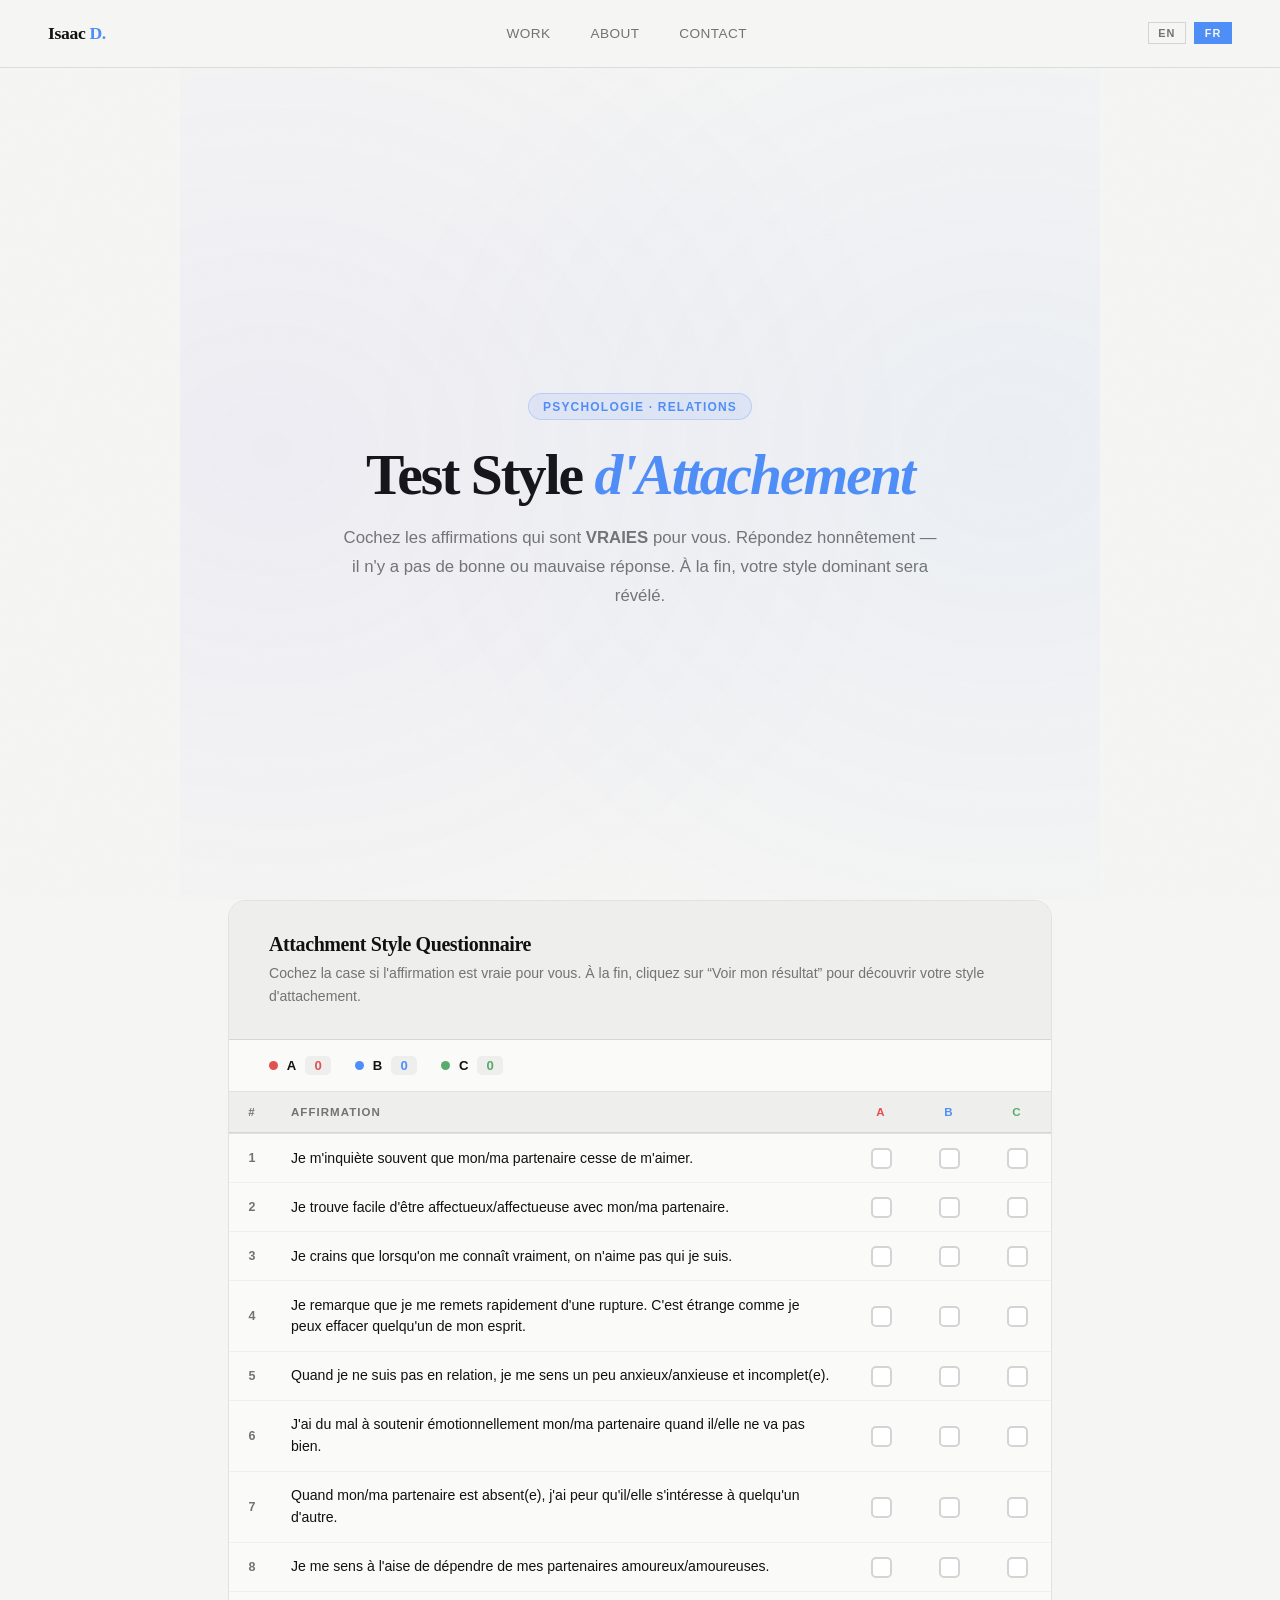
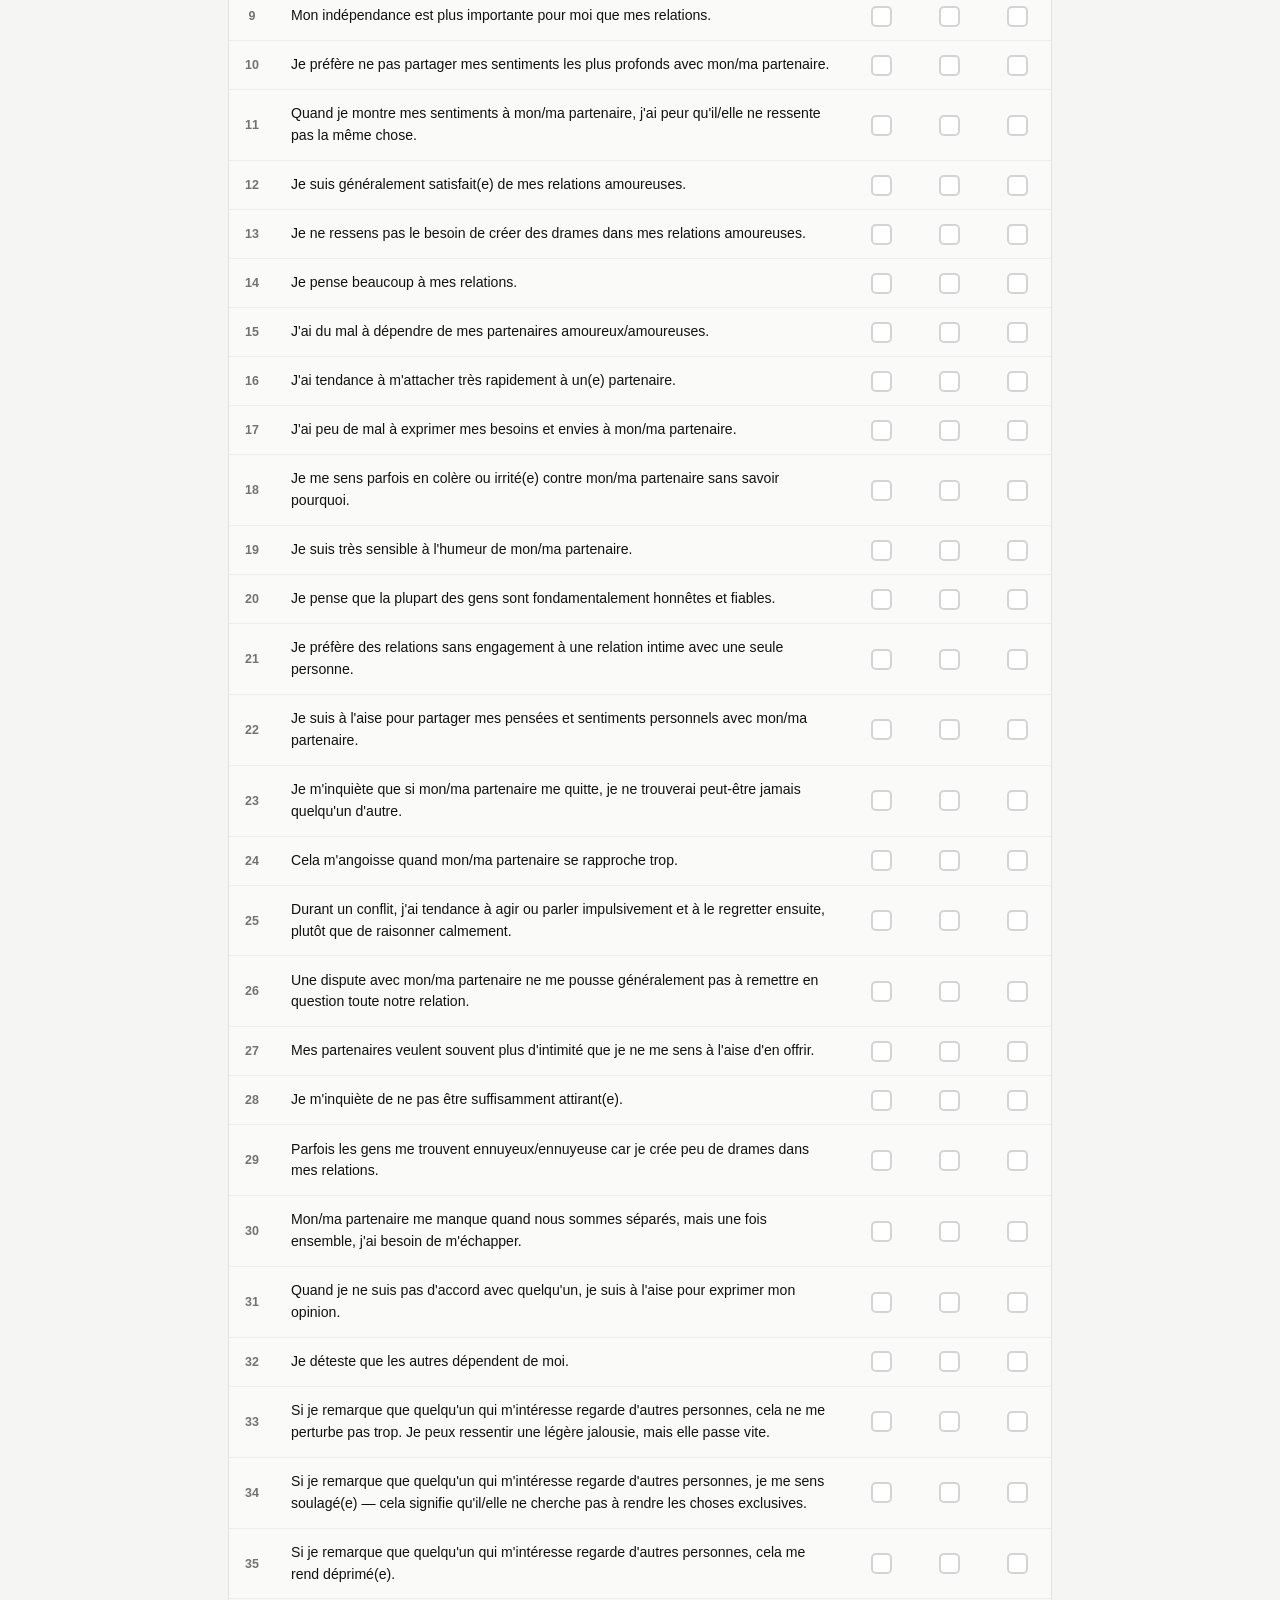
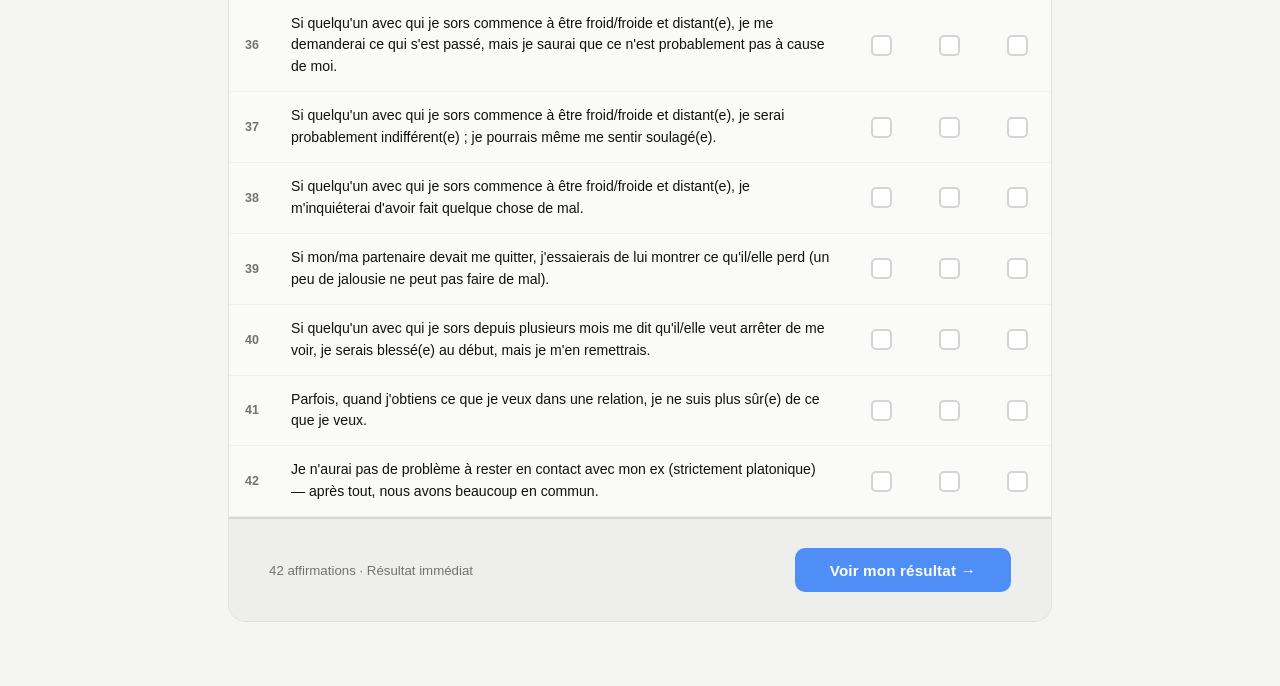
==== commit 9b030c7f: "update-portfolio" ====
--- a/attachment-test.html
+++ b/attachment-test.html
@@ -4,7 +4,8 @@
   <meta charset="UTF-8"/>
   <meta name="viewport" content="width=device-width, initial-scale=1.0"/>
   <title>Test Style d'Attachement / Attachment Style Test</title>
-  <link href="https://fonts.googleapis.com/css2?family=Instrument+Sans:ital,wght@0,400;0,500;0,600;0,700;1,400&family=Fraunces:ital,opsz,wght@0,9..144,300;0,9..144,600;0,9..144,700;0,9..144,800;1,9..144,300&display=swap" rel="stylesheet"/>
+  <link href="https://fonts.googleapis.com/css2?family=Inter:wght@300;400;500;600;700&display=swap" rel="stylesheet"/>
+  <link rel="stylesheet" href="portfolio-isaac.css"/>
   <style>
     :root {
       --bg:    #f5f5f4;
--- a/portfolio-isaac.css
+++ b/portfolio-isaac.css
@@ -0,0 +1,555 @@
+/* ══════════════════════════════════════════
+   portfolio-isaac.css
+   Shared stylesheet — Isaac Dossavou Portfolio
+   ══════════════════════════════════════════ */
+
+/* ── CAL SANS (titles) ── */
+@font-face {
+  font-family: 'Cal Sans';
+  src: url('https://cdn.jsdelivr.net/npm/cal-sans@1.0.1/fonts/CalSans-SemiBold.woff2') format('woff2'),
+       url('https://cdn.jsdelivr.net/npm/cal-sans@1.0.1/fonts/CalSans-SemiBold.woff') format('woff');
+  font-weight: 600;
+  font-style: normal;
+  font-display: swap;
+}
+
+/* ── TOKENS ── */
+:root {
+  --bg:      #e8e8e6;   /* gris clair */
+  --bg2:     #f0f0ee;   /* légèrement plus clair (sections alternées) */
+  --bg3:     #dededc;   /* légèrement plus foncé (hover) */
+  --line:    rgba(0,0,0,.1);
+  --accent:  #4f8ef7;
+  --accent2: #7eb3ff;
+  --data:    #7c6ef0;
+  --data2:   #a89cf5;
+  --white:   #111111;
+  --gray:    #737373;
+  --gray2:   #b8b8b6;
+}
+
+/* ── RESET ── */
+*, *::before, *::after { box-sizing: border-box; margin: 0; padding: 0; }
+html { scroll-behavior: smooth; font-size: 16px; }
+body {
+  font-family: 'Inter', sans-serif;
+  background: var(--bg);
+  color: var(--white);
+  overflow-x: hidden;
+}
+
+/* ── NOISE OVERLAY ── */
+body::before {
+  content: ''; position: fixed; inset: 0; z-index: 0; pointer-events: none;
+  opacity: .015;
+  background-image: url("data:image/svg+xml,%3Csvg viewBox='0 0 256 256' xmlns='http://www.w3.org/2000/svg'%3E%3Cfilter id='n'%3E%3CfeTurbulence type='fractalNoise' baseFrequency='0.9' numOctaves='4'/%3E%3C/filter%3E%3Crect width='100%25' height='100%25' filter='url(%23n)'/%3E%3C/svg%3E");
+  background-size: 200px;
+}
+
+/* ── NAV ── */
+nav {
+  position: fixed; top: 0; left: 0; right: 0; z-index: 100;
+  display: flex; align-items: center; justify-content: space-between;
+  padding: 1.2rem 3rem;
+  background: rgba(232,232,230,.97);
+  backdrop-filter: blur(18px);
+  border-bottom: 1px solid var(--line);
+}
+.nav-logo {
+  font-family: 'Cal Sans', sans-serif;
+  font-size: 1rem; font-weight: 800;
+  letter-spacing: -.02em; color: var(--white); text-decoration: none;
+}
+.nav-logo em { color: var(--accent); font-style: normal; }
+.nav-links { display: flex; gap: 2.2rem; list-style: none; }
+.nav-links a {
+  font-size: .75rem; font-weight: 500; letter-spacing: .08em;
+  text-transform: uppercase; color: var(--gray); text-decoration: none; transition: color .2s;
+}
+.nav-links a:hover { color: var(--white); }
+.nav-cta {
+  background: var(--accent); color: var(--bg) !important;
+  padding: .4rem 1.1rem; font-weight: 700 !important; transition: opacity .2s !important;
+}
+.nav-cta:hover { opacity: .85; }
+.lang-toggle { display: flex; align-items: center; gap: .5rem; }
+.lang-btn {
+  background: none; border: 1px solid var(--gray2); color: var(--gray);
+  padding: .22rem .55rem; font-family: 'Inter', sans-serif;
+  font-size: .65rem; font-weight: 600; letter-spacing: .1em;
+  text-transform: uppercase; cursor: pointer; transition: all .2s;
+}
+.lang-btn.active { background: var(--accent); border-color: var(--accent); color: var(--bg); }
+
+/* ── HAMBURGER ── */
+.hamburger {
+  display: none; flex-direction: column; justify-content: center;
+  gap: 5px; width: 36px; height: 36px; cursor: pointer;
+  background: none; border: none; padding: 4px; z-index: 200;
+}
+.hamburger span {
+  display: block; width: 22px; height: 2px;
+  background: var(--white); border-radius: 2px;
+  transition: transform .3s, opacity .3s, width .3s; transform-origin: center;
+}
+.hamburger.active span:nth-child(1) { transform: translateY(7px) rotate(45deg); }
+.hamburger.active span:nth-child(2) { opacity: 0; width: 0; }
+.hamburger.active span:nth-child(3) { transform: translateY(-7px) rotate(-45deg); }
+
+/* ── MOBILE MENU ── */
+.mobile-menu {
+  position: fixed; top: 0; left: 0; right: 0; bottom: 0; z-index: 150;
+  background: rgba(232,232,230,.98); backdrop-filter: blur(20px);
+  display: flex; flex-direction: column; align-items: center; justify-content: center;
+  opacity: 0; pointer-events: none; transition: opacity .3s ease;
+}
+.mobile-menu.open { opacity: 1; pointer-events: all; }
+.mobile-menu ul { list-style: none; display: flex; flex-direction: column; align-items: center; gap: .2rem; width: 100%; padding: 0 2rem; }
+.mobile-menu ul li { width: 100%; text-align: center; }
+.mobile-menu ul a {
+  display: block; padding: 1rem;
+  font-size: 1.15rem; font-family: 'Cal Sans', sans-serif; font-weight: 700;
+  color: var(--white); text-decoration: none; border-bottom: 1px solid var(--line);
+  opacity: 0; transform: translateY(16px);
+  transition: color .2s, opacity .3s, transform .3s;
+}
+.mobile-menu.open ul a { opacity: 1; transform: translateY(0); }
+.mobile-menu ul li:nth-child(1) a { transition-delay: .05s; }
+.mobile-menu ul li:nth-child(2) a { transition-delay: .1s; }
+.mobile-menu ul li:nth-child(3) a { transition-delay: .15s; }
+.mobile-menu ul li:nth-child(4) a { transition-delay: .2s; }
+.mobile-menu ul li:nth-child(5) a { transition-delay: .25s; }
+.mobile-menu ul a:hover { color: var(--accent); }
+.mobile-menu .mob-cta {
+  margin-top: 1.5rem; display: inline-block; padding: .9rem 2.5rem;
+  background: var(--accent); color: var(--bg) !important;
+  font-size: .82rem !important; font-weight: 700;
+  font-family: 'Inter', sans-serif !important;
+  letter-spacing: .08em; text-transform: uppercase; text-decoration: none;
+  opacity: 0; transform: translateY(16px);
+  transition: opacity .3s .3s, transform .3s .3s, background .2s !important;
+}
+.mobile-menu.open .mob-cta { opacity: 1; transform: translateY(0); }
+.mobile-menu .mob-cta:hover { background: #3778e5 !important; }
+.mob-lang {
+  display: flex; gap: .6rem; margin-top: 2rem;
+  opacity: 0; transform: translateY(10px);
+  transition: opacity .3s .35s, transform .3s .35s;
+}
+.mobile-menu.open .mob-lang { opacity: 1; transform: translateY(0); }
+.mob-lang button {
+  background: none; border: 1px solid var(--gray2); color: var(--gray);
+  padding: .3rem .8rem; font-family: 'Inter', sans-serif;
+  font-size: .72rem; font-weight: 600; letter-spacing: .1em;
+  text-transform: uppercase; cursor: pointer; transition: all .2s;
+}
+.mob-lang button.active { background: var(--accent); border-color: var(--accent); color: var(--bg); }
+
+/* ── HERO ── */
+.hero {
+  min-height: 100vh;
+  display: flex; flex-direction: column; align-items: center; justify-content: center;
+  padding: 9rem 3rem 6rem; text-align: center; position: relative; overflow: hidden;
+}
+.hero::before {
+  content: ''; position: absolute; inset: 0; pointer-events: none;
+  background:
+    radial-gradient(ellipse 70% 60% at 10% 50%, rgba(124,110,240,.06) 0%, transparent 100%),
+    radial-gradient(ellipse 70% 60% at 90% 50%, rgba(79,142,247,.06) 0%, transparent 100%);
+}
+.hero-inner {
+  position: relative; z-index: 2;
+  display: flex; flex-direction: column; align-items: center;
+  width: 100%; max-width: 780px;
+}
+
+/* Status chip */
+.hero-status {
+  display: inline-flex; align-items: center; gap: .65rem;
+  font-size: .65rem; font-weight: 700; letter-spacing: .18em;
+  text-transform: uppercase; color: var(--gray);
+  border: 1px solid var(--line); padding: .38rem 1rem;
+  margin-bottom: 3.5rem;
+  animation: fadeUp .5s ease both;
+}
+.status-dot {
+  width: 6px; height: 6px; border-radius: 50%; background: #22c55e;
+  box-shadow: 0 0 0 3px rgba(34,197,94,.2); flex-shrink: 0;
+  animation: pulse-g 2s infinite;
+}
+@keyframes pulse-g {
+  0%,100% { box-shadow: 0 0 0 3px rgba(34,197,94,.2); }
+  50%      { box-shadow: 0 0 0 6px rgba(34,197,94,.06); }
+}
+
+/* Photo */
+.hero-photo {
+  width: 156px; height: 156px; border-radius: 50%;
+  background: linear-gradient(135deg, var(--data), var(--accent));
+  display: flex; align-items: center; justify-content: center;
+  margin-bottom: .9rem;
+  box-shadow: 0 0 0 8px rgba(124,110,240,.09), 0 0 0 16px rgba(79,142,247,.05);
+  animation: fadeUp .6s .05s ease both; overflow: hidden; flex-shrink: 0;
+}
+.hero-photo img { width: 100%; height: 100%; object-fit: cover; border-radius: 50%; }
+.hero-photo .initials {
+  font-family: 'Cal Sans', sans-serif; font-size: 2.5rem; font-weight: 800;
+  color: #fff; letter-spacing: -.03em; user-select: none;
+}
+.hero-fig {
+  font-size: .57rem; font-weight: 700; letter-spacing: .2em; text-transform: uppercase;
+  color: var(--gray2); margin-bottom: 2rem;
+  animation: fadeUp .6s .1s ease both;
+}
+
+/* Name */
+.hero-name {
+  font-family: 'Cal Sans', sans-serif;
+  font-size: clamp(2.8rem, 6vw, 5.2rem);
+  font-weight: 800; letter-spacing: -.04em; line-height: .95;
+  margin-bottom: 1.5rem;
+  animation: fadeUp .7s .12s ease both;
+}
+
+/* Role badges */
+.hero-roles {
+  display: flex; gap: .7rem; flex-wrap: wrap; justify-content: center;
+  margin-bottom: 2rem;
+  animation: fadeUp .75s .18s ease both;
+}
+.role-badge {
+  display: inline-flex; align-items: center; gap: .45rem;
+  padding: .38rem 1rem;
+  font-size: .68rem; font-weight: 600; letter-spacing: .12em;
+  text-transform: uppercase; border: 1px solid;
+}
+.data-badge { background: rgba(124,110,240,.07); border-color: rgba(124,110,240,.24); color: var(--data); }
+.dev-badge  { background: rgba(79,142,247,.07);  border-color: rgba(79,142,247,.24);  color: var(--accent); }
+
+/* Positioning statement */
+.hero-statement {
+  font-family: 'Cal Sans', sans-serif;
+  font-size: clamp(1rem, 2.4vw, 1.38rem);
+  font-weight: 300; font-style: italic;
+  color: rgba(0,0,0,.55); max-width: 580px; line-height: 1.7;
+  margin-bottom: 2.8rem;
+  animation: fadeUp .8s .22s ease both;
+}
+
+/* Metadata block */
+.hero-meta {
+  display: grid; grid-template-columns: repeat(4, 1fr);
+  border: 1px solid var(--line); width: 100%; max-width: 640px;
+  margin-bottom: 2.8rem;
+  animation: fadeUp .88s .28s ease both;
+}
+.hero-meta-item {
+  padding: 1.2rem 1.4rem; border-right: 1px solid var(--line); text-align: left;
+}
+.hero-meta-item:last-child { border-right: none; }
+.meta-label {
+  font-size: .55rem; font-weight: 700; letter-spacing: .22em;
+  text-transform: uppercase; color: var(--gray2); display: block; margin-bottom: .45rem;
+}
+.meta-val {
+  font-family: 'Cal Sans', sans-serif;
+  font-size: .82rem; font-weight: 700; color: var(--white); line-height: 1.45;
+}
+.meta-val.open { color: #22c55e; }
+
+/* CTA buttons */
+.hero-actions {
+  display: flex; gap: .9rem; justify-content: center; flex-wrap: wrap;
+  animation: fadeUp .95s .33s ease both;
+}
+.btn-data {
+  background: var(--data); color: #fff; border: none; padding: .85rem 2rem;
+  font-family: 'Inter', sans-serif; font-size: .8rem; font-weight: 700;
+  letter-spacing: .06em; text-transform: uppercase; cursor: pointer; text-decoration: none;
+  display: inline-flex; align-items: center; gap: .5rem; transition: transform .2s, opacity .2s;
+}
+.btn-data:hover { transform: translateY(-2px); opacity: .9; }
+.btn-dev {
+  background: var(--accent); color: var(--bg); border: none; padding: .85rem 2rem;
+  font-family: 'Inter', sans-serif; font-size: .8rem; font-weight: 700;
+  letter-spacing: .06em; text-transform: uppercase; cursor: pointer; text-decoration: none;
+  display: inline-flex; align-items: center; gap: .5rem; transition: transform .2s, opacity .2s;
+}
+.btn-dev:hover { transform: translateY(-2px); opacity: .9; }
+
+/* ── SECTION BASE ── */
+.section { padding: 7rem 3rem; position: relative; }
+.section-inner { max-width: 1100px; margin: 0 auto; }
+
+.section-tag {
+  display: flex; align-items: center; gap: .7rem;
+  font-size: .6rem; font-weight: 700; letter-spacing: .24em;
+  text-transform: uppercase; margin-bottom: 1.1rem;
+}
+.st-num { color: var(--gray2); }
+.st-label { color: var(--accent); }
+
+.section-heading {
+  font-family: 'Cal Sans', sans-serif;
+  font-size: clamp(2rem, 4vw, 3.2rem);
+  font-weight: 800; letter-spacing: -.03em; line-height: 1.1;
+}
+.section-heading .hl { color: var(--accent); }
+
+/* ── PROFILES ── */
+.profiles { background: var(--bg2); border-top: 1px solid var(--line); }
+.profiles-grid {
+  display: grid; grid-template-columns: 1fr 1fr; gap: 1.5rem; margin-top: 3.5rem;
+}
+.profile-card {
+  background: var(--bg); border: 1px solid var(--line);
+  padding: 3rem 2.5rem; cursor: pointer;
+  text-decoration: none; color: inherit; display: block;
+  transition: border-color .25s, transform .3s, box-shadow .3s;
+  position: relative; overflow: hidden;
+}
+.profile-card::before {
+  content: ''; position: absolute; top: 0; left: 0; right: 0; height: 3px;
+}
+.profile-card.data-card::before { background: linear-gradient(90deg, var(--data), var(--data2)); }
+.profile-card.dev-card::before  { background: linear-gradient(90deg, var(--accent), var(--accent2)); }
+.profile-card:hover { transform: translateY(-5px); box-shadow: 0 24px 48px rgba(0,0,0,.1); }
+.profile-card.data-card:hover { border-color: rgba(124,110,240,.3); }
+.profile-card.dev-card:hover  { border-color: rgba(79,142,247,.3); }
+.profile-icon { font-size: 2.4rem; line-height: 1; display: block; margin-bottom: 1.2rem; }
+.profile-label { font-size: .6rem; font-weight: 700; letter-spacing: .2em; text-transform: uppercase; margin-bottom: .6rem; }
+.profile-label.data-label { color: var(--data); }
+.profile-label.dev-label  { color: var(--accent); }
+.profile-title {
+  font-family: 'Cal Sans', sans-serif; font-size: 1.45rem; font-weight: 800;
+  letter-spacing: -.02em; margin-bottom: 1rem; color: var(--white); line-height: 1.2;
+}
+.profile-desc { font-size: .88rem; font-weight: 300; color: rgba(0,0,0,.58); line-height: 1.8; margin-bottom: 1.6rem; }
+.profile-skills { display: flex; flex-wrap: wrap; gap: .4rem; margin-bottom: 2rem; }
+.skill-chip { font-size: .62rem; font-weight: 600; letter-spacing: .08em; text-transform: uppercase; padding: .24rem .6rem; border: 1px solid; }
+.skill-chip.data-chip { background: rgba(124,110,240,.05); border-color: rgba(124,110,240,.2); color: var(--data); }
+.skill-chip.dev-chip  { background: rgba(79,142,247,.05);  border-color: rgba(79,142,247,.2);  color: var(--accent); }
+.profile-cta { font-size: .76rem; font-weight: 700; letter-spacing: .06em; text-transform: uppercase; display: inline-flex; align-items: center; gap: .4rem; transition: gap .25s; }
+.data-card .profile-cta { color: var(--data); }
+.dev-card  .profile-cta { color: var(--accent); }
+.profile-card:hover .profile-cta { gap: .7rem; }
+
+/* ── PROJECTS ── */
+.projects { background: var(--bg); border-top: 1px solid var(--line); }
+.filter-tabs { display: flex; gap: .5rem; margin-top: 2.5rem; flex-wrap: wrap; }
+.filter-btn {
+  background: var(--bg2); border: 1px solid var(--gray2); color: var(--gray);
+  padding: .45rem 1.4rem; font-family: 'Inter', sans-serif;
+  font-size: .7rem; font-weight: 600; letter-spacing: .1em;
+  text-transform: uppercase; cursor: pointer; transition: all .2s;
+}
+.filter-btn:hover { border-color: var(--white); color: var(--white); }
+.filter-btn.active-all  { background: var(--white); color: var(--bg);    border-color: var(--white); }
+.filter-btn.active-data { background: var(--data);  color: #fff;          border-color: var(--data); }
+.filter-btn.active-dev  { background: var(--accent); color: var(--bg);   border-color: var(--accent); }
+
+.projects-grid { display: flex; flex-direction: column; gap: 1.5px; margin-top: 2.5rem; }
+.project-row {
+  display: grid; grid-template-columns: 80px 1fr auto;
+  align-items: center; gap: 2rem; padding: 1.8rem 2.5rem;
+  background: var(--bg2); border: 1px solid var(--line);
+  transition: background .22s, border-color .22s;
+  text-decoration: none; color: inherit; position: relative; overflow: hidden;
+}
+.project-row::after {
+  content: ''; position: absolute; left: 0; top: 0; bottom: 0; width: 3px;
+  transform: scaleY(0); transform-origin: bottom; transition: transform .3s;
+}
+.project-row[data-category="data"]::after { background: var(--data); }
+.project-row[data-category="dev"]::after  { background: var(--accent); }
+.project-row.cta-row::after { background: var(--accent); }
+.project-row:hover { background: var(--bg3); }
+.project-row:hover::after { transform: scaleY(1); }
+.project-row[data-category="data"]:hover { border-color: rgba(124,110,240,.18); }
+.project-row[data-category="dev"]:hover  { border-color: rgba(79,142,247,.18); }
+.project-row.cta-row:hover { border-color: rgba(79,142,247,.18); }
+
+.project-num { display: flex; flex-direction: column; gap: .3rem; }
+.num-tag { font-family: 'Cal Sans', sans-serif; font-size: .72rem; font-weight: 700; letter-spacing: .08em; color: var(--gray); }
+.cat-tag {
+  font-size: .52rem; font-weight: 700; letter-spacing: .16em;
+  text-transform: uppercase; padding: .14rem .4rem; border: 1px solid;
+}
+.cat-tag.data { background: rgba(124,110,240,.07); border-color: rgba(124,110,240,.22); color: var(--data); }
+.cat-tag.dev  { background: rgba(79,142,247,.07);  border-color: rgba(79,142,247,.22);  color: var(--accent); }
+.proj-year { font-size: .57rem; font-weight: 600; letter-spacing: .1em; color: var(--gray2); }
+
+.project-title {
+  font-family: 'Cal Sans', sans-serif; font-size: 1.12rem; font-weight: 700;
+  color: var(--white); margin-bottom: .32rem; transition: color .2s;
+}
+.project-row[data-category="data"]:hover .project-title { color: var(--data); }
+.project-row[data-category="dev"]:hover  .project-title { color: var(--accent); }
+.project-row.cta-row:hover .project-title { color: var(--accent); }
+.project-desc { font-size: .8rem; font-weight: 300; color: var(--gray); line-height: 1.6; max-width: 560px; }
+.project-tags { display: flex; gap: .35rem; margin-top: .55rem; flex-wrap: wrap; }
+.project-tag {
+  font-size: .58rem; font-weight: 600; letter-spacing: .1em; text-transform: uppercase;
+  background: var(--bg); border: 1px solid var(--gray2); color: var(--gray); padding: .16rem .5rem;
+}
+.project-arrow {
+  width: 38px; height: 38px; border: 1px solid var(--gray2);
+  display: flex; align-items: center; justify-content: center; flex-shrink: 0;
+  transition: background .2s, border-color .2s;
+}
+.project-row[data-category="data"]:hover .project-arrow { background: var(--data);   border-color: var(--data); }
+.project-row[data-category="dev"]:hover  .project-arrow { background: var(--accent); border-color: var(--accent); }
+.project-row.cta-row:hover .project-arrow { background: var(--accent); border-color: var(--accent); }
+.project-arrow svg { width: 15px; height: 15px; fill: var(--gray); transition: fill .2s; }
+.project-row:hover .project-arrow svg { fill: #fff; }
+.project-row.cta-row:hover .project-arrow svg { fill: var(--bg); }
+.project-row.hidden { display: none; }
+
+/* ── ABOUT ── */
+.about { background: var(--bg2); border-top: 1px solid var(--line); }
+.about-inner {
+  max-width: 1100px; margin: 0 auto;
+  display: grid; grid-template-columns: 1.1fr 1fr; gap: 6rem; align-items: center;
+}
+.about-text p { font-size: .93rem; font-weight: 300; line-height: 1.9; color: rgba(0,0,0,.6); margin-bottom: 1.1rem; }
+.about-text p strong { color: var(--white); font-weight: 500; }
+.about-highlight {
+  margin-top: 2rem; border-left: 2px solid var(--accent); padding: .9rem 1.3rem;
+  background: rgba(79,142,247,.04); font-size: .88rem; font-weight: 300;
+  color: rgba(0,0,0,.55); line-height: 1.8; font-style: italic;
+}
+.about-cards { display: flex; flex-direction: column; gap: 1rem; }
+.about-card {
+  background: var(--bg3); border: 1px solid var(--line); padding: 1.4rem 1.6rem;
+  display: flex; align-items: flex-start; gap: 1.1rem; transition: border-color .25s, transform .25s;
+}
+.about-card:hover { border-color: rgba(79,142,247,.25); transform: translateX(4px); }
+.about-card-icon {
+  width: 36px; height: 36px; flex-shrink: 0;
+  background: rgba(79,142,247,.1); display: flex; align-items: center; justify-content: center;
+}
+.about-card-icon svg { width: 18px; height: 18px; fill: var(--accent); }
+.about-card-title { font-family: 'Cal Sans', sans-serif; font-size: .88rem; font-weight: 700; color: var(--white); margin-bottom: .25rem; }
+.about-card-desc { font-size: .78rem; font-weight: 300; color: var(--gray); line-height: 1.6; }
+
+/* ── SERVICES ── */
+.services { background: var(--bg); border-top: 1px solid var(--line); }
+.services-grid {
+  display: grid; grid-template-columns: repeat(3,1fr);
+  gap: 1px; background: var(--line); border: 1px solid var(--line); margin-top: 3.5rem;
+}
+.service-card {
+  background: var(--bg2); padding: 2.5rem 2rem;
+  position: relative; overflow: hidden; transition: background .25s;
+}
+.service-card:hover { background: var(--bg3); }
+.service-card::before {
+  content: attr(data-num); position: absolute; top: 1rem; right: 1.5rem;
+  font-family: 'Cal Sans', sans-serif; font-size: 4rem; font-weight: 800; color: rgba(0,0,0,.04);
+}
+.service-price { font-family: 'Cal Sans', sans-serif; font-size: 1.8rem; font-weight: 800; color: var(--accent); margin-bottom: .5rem; }
+.service-name { font-family: 'Cal Sans', sans-serif; font-size: 1.1rem; font-weight: 700; color: var(--white); margin-bottom: .8rem; }
+.service-desc { font-size: .82rem; font-weight: 300; color: var(--gray); line-height: 1.7; margin-bottom: 1.5rem; }
+.service-features { list-style: none; display: flex; flex-direction: column; gap: .4rem; }
+.service-features li { font-size: .78rem; font-weight: 300; color: var(--gray); display: flex; align-items: center; gap: .5rem; }
+.service-features li::before { content: '★'; font-size: .55rem; color: var(--accent); }
+.service-card.featured { background: var(--bg3); }
+.service-card.featured .service-name { color: var(--accent); }
+.featured-badge {
+  display: inline-block; font-size: .58rem; font-weight: 700; letter-spacing: .14em;
+  text-transform: uppercase; background: var(--accent); color: var(--bg);
+  padding: .16rem .5rem; margin-bottom: .8rem;
+}
+
+/* ── CONTACT ── */
+.contact { background: var(--bg2); border-top: 1px solid var(--line); }
+.contact-inner { max-width: 1100px; margin: 0 auto; display: grid; grid-template-columns: 1fr 1fr; gap: 6rem; align-items: start; }
+.contact-left h2 {
+  font-family: 'Cal Sans', sans-serif; font-size: clamp(2rem, 4vw, 3.5rem);
+  font-weight: 800; letter-spacing: -.03em; line-height: 1.1; margin-bottom: 1.5rem;
+}
+.contact-left h2 span { color: var(--accent); }
+.contact-left p { font-size: .92rem; font-weight: 300; color: rgba(0,0,0,.55); line-height: 1.8; margin-bottom: 2rem; }
+.contact-links { display: flex; flex-direction: column; gap: .8rem; }
+.contact-link {
+  display: flex; align-items: center; gap: 1rem; text-decoration: none; color: var(--white);
+  padding: 1rem 1.2rem; background: var(--bg); border: 1px solid var(--line);
+  transition: border-color .22s, transform .22s;
+}
+.contact-link:hover { border-color: rgba(79,142,247,.3); transform: translateX(4px); }
+.contact-link svg { width: 18px; height: 18px; fill: var(--accent); flex-shrink: 0; }
+.contact-link span { font-size: .85rem; font-weight: 400; }
+.contact-link small { font-size: .7rem; color: var(--gray); display: block; }
+.contact-form { display: flex; flex-direction: column; gap: .9rem; }
+.cf-group { display: flex; flex-direction: column; gap: .4rem; }
+.cf-label { font-size: .6rem; font-weight: 600; letter-spacing: .18em; text-transform: uppercase; color: var(--gray); }
+.cf-input, .cf-textarea {
+  background: var(--bg3); border: 1.5px solid var(--gray2); color: var(--white);
+  padding: .75rem 1rem; font-family: 'Inter', sans-serif; font-size: .88rem;
+  outline: none; transition: border-color .22s;
+}
+.cf-input:focus, .cf-textarea:focus { border-color: var(--accent); }
+.cf-textarea { resize: vertical; min-height: 110px; }
+.cf-submit {
+  background: var(--accent); color: var(--bg); border: none; padding: .85rem;
+  font-family: 'Inter', sans-serif; font-size: .82rem; font-weight: 700;
+  letter-spacing: .08em; text-transform: uppercase; cursor: pointer; transition: opacity .2s;
+}
+.cf-submit:hover { opacity: .85; }
+.cf-success {
+  display: none; text-align: center; padding: 1.5rem;
+  background: rgba(79,142,247,.05); border: 1px solid rgba(79,142,247,.2);
+  font-size: .88rem; color: var(--accent);
+}
+
+/* ── FOOTER ── */
+footer {
+  background: var(--bg2); border-top: 1px solid var(--line);
+  padding: 2rem 3rem; display: flex; align-items: center; justify-content: space-between;
+}
+.footer-logo { font-family: 'Cal Sans', sans-serif; font-size: .95rem; font-weight: 800; color: var(--white); text-decoration: none; }
+.footer-logo em { color: var(--accent); font-style: normal; }
+footer p { font-size: .72rem; color: var(--gray); }
+.footer-socials { display: flex; gap: 1rem; }
+.footer-social {
+  width: 34px; height: 34px; border: 1px solid var(--gray2);
+  display: flex; align-items: center; justify-content: center;
+  text-decoration: none; transition: border-color .2s, background .2s;
+}
+.footer-social:hover { border-color: var(--accent); background: rgba(79,142,247,.07); }
+.footer-social svg { width: 14px; height: 14px; fill: var(--gray); transition: fill .2s; }
+.footer-social:hover svg { fill: var(--accent); }
+
+/* ── ANIMATIONS ── */
+@keyframes fadeUp {
+  from { opacity: 0; transform: translateY(24px); }
+  to   { opacity: 1; transform: translateY(0); }
+}
+.reveal { opacity: 0; transform: translateY(28px); transition: opacity .7s ease, transform .7s ease; }
+.reveal.visible { opacity: 1; transform: translateY(0); }
+
+/* ── RESPONSIVE ── */
+@media(max-width: 900px) {
+  nav { padding: 1.2rem 1.5rem; }
+  .nav-links { display: none; }
+  .hamburger { display: flex; }
+  .lang-toggle { display: none; }
+  .hero { padding: 7rem 1.5rem 5rem; }
+  .hero-meta { grid-template-columns: repeat(2, 1fr); max-width: 100%; }
+  .hero-meta-item:nth-child(2) { border-right: none; }
+  .hero-meta-item:nth-child(3) { border-top: 1px solid var(--line); }
+  .hero-meta-item:nth-child(4) { border-top: 1px solid var(--line); border-right: none; }
+  .hero-photo { width: 128px; height: 128px; }
+  .hero-photo .initials { font-size: 2rem; }
+  .profiles-grid { grid-template-columns: 1fr; gap: 1rem; }
+  .about-inner { grid-template-columns: 1fr; gap: 3rem; }
+  .services-grid { grid-template-columns: 1fr; }
+  .contact-inner { grid-template-columns: 1fr; gap: 3rem; }
+  .section { padding: 5rem 1.5rem; }
+  .project-row { padding: 1.4rem 1.2rem; gap: 1rem; grid-template-columns: 64px 1fr auto; }
+  footer { flex-direction: column; gap: 1rem; text-align: center; }
+}
+@media(max-width: 480px) {
+  .hero-roles { flex-direction: column; align-items: center; }
+  .hero-meta { grid-template-columns: 1fr 1fr; }
+}
